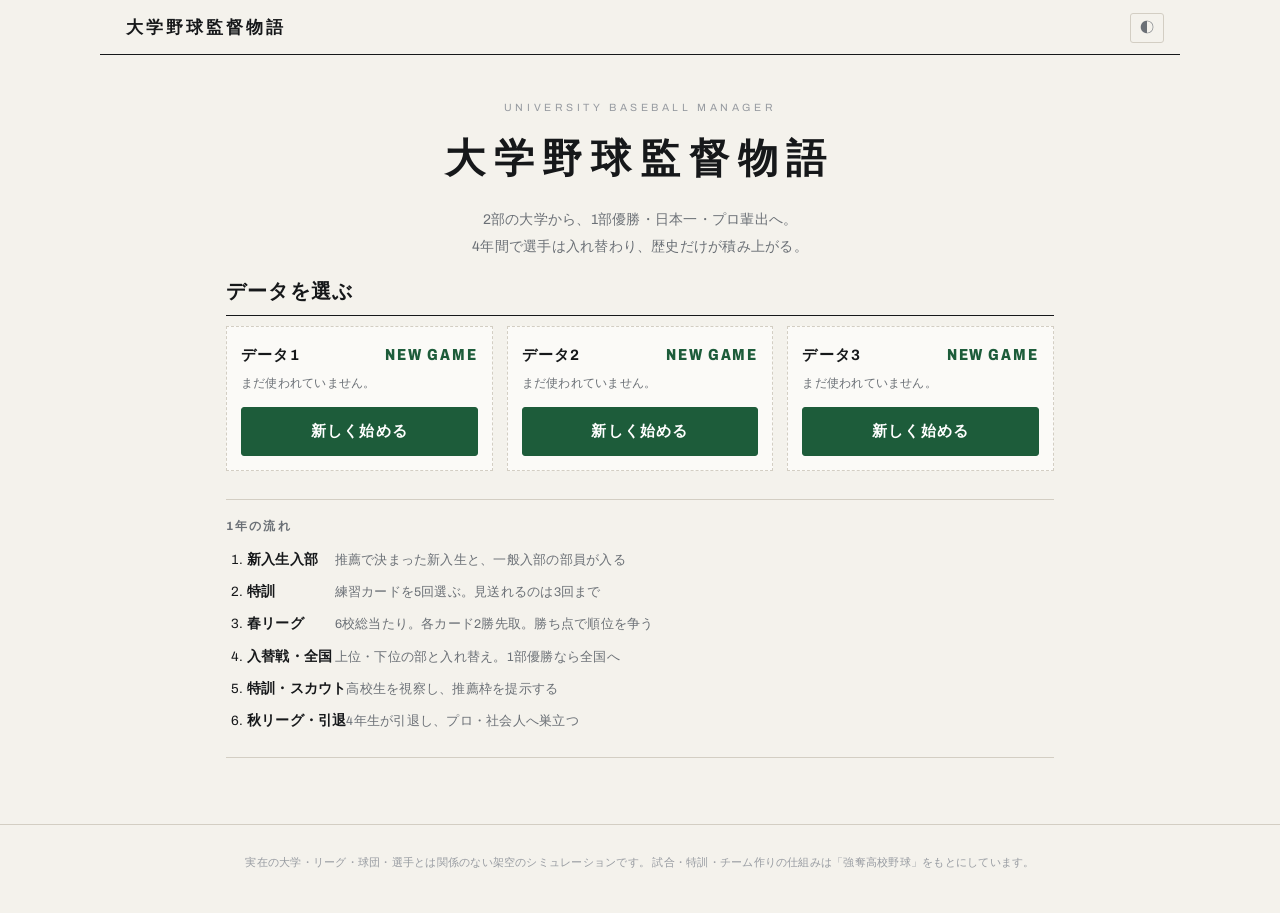
==== index.html @ 55226930 "画面：データ選択・状態バー・リーグ・入れ替え戦・全国大会・スカウト・不祥事・引退・新入生・サッカー部・プロ野球の画面を追加し、強奪高校野球の試合・特訓画面を再利用 Co-Authored-By: Cl" ====
<!DOCTYPE html>
<html lang="ja">
<head>
  <meta charset="UTF-8">
  <meta name="viewport" content="width=device-width, initial-scale=1.0, viewport-fit=cover">
  <title>大学野球監督物語</title>
  <meta name="description" content="架空の大学の野球部監督になり、2部から1部優勝・全国制覇・プロ輩出を目指す長期育成シミュレーション。">
  <script>
  (function () {
    try {
      var k = localStorage.getItem('cbbgame.theme');
      document.documentElement.dataset.theme =
        k || (window.matchMedia('(prefers-color-scheme: dark)').matches ? 'dark' : 'light');
    } catch (e) {}
  })();
  </script>
  <link rel="stylesheet" href="css/style.css">
  <link rel="stylesheet" href="css/college.css">
</head>
<body>

<header class="appbar">
  <button type="button" class="appbar__title" id="btn-home">大学野球監督物語</button>
  <button type="button" class="appbar__btn" id="btn-save" hidden>💾<span>セーブ</span></button>
  <button type="button" class="appbar__btn" id="btn-settings" hidden>⚙<span>設定</span></button>
  <button type="button" class="appbar__icon" id="theme-toggle" aria-label="配色を切り替える">◐</button>
</header>

<!-- いまどこにいて、何をしているか。ゲーム中は常に出す -->
<div class="statusbar" id="statusbar" hidden>
  <div class="statusbar__inner">
    <div class="statusbar__where" id="status-where"></div>
    <nav class="statusbar__nav" id="status-nav" aria-label="ゲーム内メニュー">
      <button type="button" class="navbtn is-on" data-nav="main">進行</button>
      <button type="button" class="navbtn" data-nav="team">チーム</button>
      <button type="button" class="navbtn" data-nav="league">リーグ</button>
      <button type="button" class="navbtn" data-nav="records">成績</button>
      <button type="button" class="navbtn" data-nav="history">年表</button>
    </nav>
  </div>
</div>

<main id="app">

  <!-- ============ データ選択 ============ -->
  <section class="screen is-active" id="screen-top">
    <div class="container">
      <header class="hero">
        <p class="hero__eyebrow">UNIVERSITY BASEBALL MANAGER</p>
        <h1 class="hero__title">大学野球監督物語</h1>
        <p class="hero__lead">2部の大学から、1部優勝・日本一・プロ輩出へ。<br>4年間で選手は入れ替わり、歴史だけが積み上がる。</p>
      </header>
      <h2 class="section-title">データを選ぶ</h2>
      <div id="slot-list" class="slots"></div>
      <div class="rules">
        <h2 class="rules__heading">1年の流れ</h2>
        <ol class="flow">
          <li><b>新入生入部</b><span>推薦で決まった新入生と、一般入部の部員が入る</span></li>
          <li><b>特訓</b><span>練習カードを5回選ぶ。見送れるのは3回まで</span></li>
          <li><b>春リーグ</b><span>6校総当たり。各カード2勝先取。勝ち点で順位を争う</span></li>
          <li><b>入替戦・全国</b><span>上位・下位の部と入れ替え。1部優勝なら全国へ</span></li>
          <li><b>特訓・スカウト</b><span>高校生を視察し、推薦枠を提示する</span></li>
          <li><b>秋リーグ・引退</b><span>4年生が引退し、プロ・社会人へ巣立つ</span></li>
        </ol>
      </div>
    </div>
  </section>

  <!-- ============ 汎用の画面（大学独自の画面はここに描く） ============ -->
  <section class="screen" id="screen-main">
    <div class="container" id="main-body"></div>
  </section>

  <!-- ============ データセット選択（チーム作り・新入生） ============ -->
  <section class="screen" id="screen-pick">
    <div class="container">
      <h2 class="section-title" id="pick-title">野手を選ぶ</h2>
      <p class="section-lead" id="pick-lead"></p>
      <div id="pick-list" class="setlist"></div>
    </div>
  </section>

  <!-- ============ チーム完成 ============ -->
  <section class="screen" id="screen-ready">
    <div class="container">
      <h2 class="section-title">チーム完成</h2>
      <div id="ready-body"></div>
      <div class="actions">
        <button type="button" class="btn" id="btn-ready-lineup">オーダー変更</button>
        <button type="button" class="btn btn--primary" id="btn-ready-next">特訓へ</button>
      </div>
    </div>
  </section>

  <!-- ============ 特訓期間のお知らせ ============ -->
  <section class="screen" id="screen-trainintro">
    <div class="container">
      <div class="nextup" id="trainintro-body"></div>
    </div>
  </section>

  <!-- ============ 特訓 ============ -->
  <section class="screen" id="screen-training">
    <div class="container">
      <h2 class="section-title">特訓</h2>
      <div class="train-meta">
        <span>選択 <b id="train-picks">0</b> / <b id="train-picks-max">5</b></span>
        <span>見送り <b id="train-passes">0</b> / <b id="train-passes-max">3</b></span>
      </div>
      <div id="train-card" class="card-slot"></div>
      <div class="actions">
        <button type="button" class="btn btn--primary" id="btn-train-take">選択</button>
        <button type="button" class="btn" id="btn-train-pass">見送る</button>
      </div>
    </div>
  </section>

  <section class="screen" id="screen-training-result">
    <div class="container">
      <h2 class="section-title">特訓の成果</h2>
      <div id="train-result"></div>
      <div class="actions">
        <button type="button" class="btn btn--primary btn--wide" id="btn-train-done">次へ</button>
      </div>
    </div>
  </section>

  <!-- ============ 試合開始前 ============ -->
  <section class="screen" id="screen-pregame">
    <div class="container">
      <h2 class="section-title" id="pregame-title"></h2>
      <div id="pregame-body"></div>
      <div class="actions">
        <button type="button" class="btn btn--primary" id="btn-play">試合開始</button>
        <button type="button" class="btn" id="btn-pregame-lineup">オーダー編集</button>
        <button type="button" class="btn" id="btn-auto">おまかせで試合（結果だけ見る）</button>
      </div>
    </div>
  </section>

  <!-- ============ 試合中（強奪高校野球と同じ） ============ -->
  <section class="screen" id="screen-game">
    <div class="container container--wide">
      <div id="game-scoreboard" class="scoreboard-wrap"></div>
      <div class="speedbar" id="game-speed" role="group" aria-label="試合の速さ">
        <button type="button" class="btn btn--time" id="btn-time" hidden>タイム</button>
        <span class="speedbar__label">速さ</span>
        <button type="button" class="speedbtn" data-sp="0">1打席</button>
        <button type="button" class="speedbtn is-on" data-sp="1">オート</button>
        <button type="button" class="speedbtn" data-sp="2">×2</button>
        <button type="button" class="speedbtn" data-sp="3">×3</button>
        <button type="button" class="skip" id="btn-skip">スキップ ▶</button>
      </div>
      <div id="game-stage" class="stage"></div>
      <p class="taphint" id="game-taphint" hidden>タップで次の打席へ</p>
      <div id="game-lineups" class="livelineups"></div>
    </div>
  </section>

  <!-- ============ 勝敗 ============ -->
  <section class="screen" id="screen-verdict">
    <div class="container">
      <div class="verdict" id="verdict-body"></div>
      <div class="actions">
        <button type="button" class="btn btn--primary btn--wide" id="btn-verdict-next">成長画面</button>
      </div>
    </div>
  </section>

  <!-- ============ 試合後の成長 ============ -->
  <section class="screen" id="screen-growth">
    <div class="container">
      <h2 class="section-title">試合後の成長</h2>
      <div id="growth-body"></div>
      <div class="actions">
        <button type="button" class="btn btn--primary btn--wide" id="btn-growth-next">試合結果へ</button>
      </div>
    </div>
  </section>

  <!-- ============ 試合結果 ============ -->
  <section class="screen" id="screen-result">
    <div class="container container--wide">
      <h2 class="section-title" id="result-title"></h2>
      <div id="result-body"></div>
      <div class="actions">
        <button type="button" class="btn btn--primary btn--wide" id="btn-result-next">次へ</button>
      </div>
    </div>
  </section>

</main>

<footer class="site-footer">
  <p class="footer-note">実在の大学・リーグ・球団・選手とは関係のない架空のシミュレーションです。
    試合・特訓・チーム作りの仕組みは「強奪高校野球」をもとにしています。</p>
</footer>

<!-- 選手の詳細やオーダー編集を出す場所 -->
<div class="modal" id="modal" hidden>
  <div class="modal__backdrop" data-close></div>
  <div class="modal__panel" role="dialog" aria-modal="true">
    <button type="button" class="modal__close" data-close aria-label="閉じる">×</button>
    <div class="modal__body" id="modal-body"></div>
  </div>
</div>

<!-- 重要な場面で一瞬挟む幕 -->
<div class="curtain" id="curtain" hidden><div class="curtain__inner"><span id="curtain-text"></span></div></div>

<script src="js/theme.js"></script>
<script src="js/engine/config.js"></script>
<script src="js/engine/rng.js"></script>
<script src="js/engine/names.js"></script>
<script src="js/engine/player.js"></script>
<script src="js/engine/team.js"></script>
<script src="js/engine/sim.js"></script>
<script src="js/engine/training.js"></script>
<script src="js/engine/growth.js"></script>
<script src="js/engine/persona.js"></script>
<script src="js/engine/universities.js"></script>
<script src="js/engine/league.js"></script>
<script src="js/engine/national.js"></script>
<script src="js/engine/records.js"></script>
<script src="js/engine/college.js"></script>
<script src="js/engine/scouting.js"></script>
<script src="js/engine/incidents.js"></script>
<script src="js/engine/soccer.js"></script>
<script src="js/engine/pro.js"></script>
<script src="js/engine/engine.js"></script>
<script src="js/engine/cloud.js"></script>
<script src="js/engine/storage.js"></script>
<script src="js/ui/ui.js"></script>
<script src="js/ui/screens.js"></script>
<script src="js/ui/game-screen.js"></script>
<script src="js/ui/college-screens.js"></script>
<script src="js/ui/soccer-screens.js"></script>
<script src="js/ui/pro-screens.js"></script>
<script src="js/ui/main.js"></script>
</body>
</html>
---- css/style.css ----
/* ==================================================
   高校野球  style.css

   ・スマートフォン優先。表が多いゲームなので、横に長い表は
     .tablewrap に入れて、そこだけ横スクロールさせる。
   ・組み方は部屋の他のページと同じで、新聞・雑誌の紙面に寄せている。
     影で浮かせたカードは使わず、罫線・余白・文字の大小で組む。
   ・色は :root の変数にまとめてある。明るい配色が基本で、
     右上のボタンから暗い配色にも切り替えられる（設定はページをまたいで残る）。
   ================================================== */

/* ---------- 欧文・数字（Archivo / SIL Open Font License 1.1）
     ライセンス本文は fonts/Archivo-OFL.txt。部屋の他のページと同じ1本。 ---------- */
@font-face {
  font-family: 'Archivo';
  src: url('../fonts/archivo-var.woff2') format('woff2');
  font-weight: 380 800;
  font-stretch: 70% 100%;
  font-style: normal;
  font-display: swap;
  unicode-range: U+0000-00FF, U+2013-2014, U+2018-2019, U+201C-201D,
                 U+2026, U+2032-2033, U+2212;
}

:root {
  --bg:        #f4f2ec;
  --bg-2:      #e8e5dc;
  --panel:     #fbfaf7;
  --ink:       #16181a;
  --ink-mute:  #6b7076;
  --ink-faint: #979ba1;
  --line:      #d3cec3;
  --line-soft: #e4e0d6;
  --accent:    #1d5c3a;   /* 芝の色。部屋の他のページより少し緑に寄せている */
  --accent-ink:#ffffff;
  --crimson:   #8f2233;   /* 全国大会の色 */
  --ok:        #2c6a45;
  --ng:        #a23127;
  --shadow:    0 12px 32px rgba(20, 18, 12, .14);
  --maxw:      860px;
  --maxw-wide: 1080px;

  /* 能力の評価の色。パワプロの並びに合わせてある。
     紙色の地の上でも読めるように、黄色と水色だけ少し濃くしてある */
  --r-s: #c8901a;   /* 金（Sだけ塗りつぶし） */
  --r-a: #d6188e;   /* ピンク */
  --r-b: #dc2222;   /* 赤 */
  --r-c: #e07b10;   /* オレンジ */
  --r-d: #c29400;   /* 黄 */
  --r-e: #2f9e4a;   /* 緑 */
  --r-f: #3fa3d0;   /* 薄い水色 */
  --r-g: #9aa0a6;   /* 灰 */
  --r-s-ink: #fffbe8;
}
:root[data-theme="dark"] {
  --bg:        #121316;
  --bg-2:      #0b0c0e;
  --panel:     #191b1e;
  --ink:       #e7e6e2;
  --ink-mute:  #9a9ea5;
  --ink-faint: #6d7278;
  --line:      #34373c;
  --line-soft: #24262a;
  --accent:    #6fb58a;
  --accent-ink:#0e1216;
  --crimson:   #de8090;
  --ok:        #7cc79a;
  --ng:        #e07a6d;
  --shadow:    0 12px 32px rgba(0, 0, 0, .5);

  --r-s: #e3b53f;
  --r-a: #f45bb5;
  --r-b: #f2564e;
  --r-c: #f5a33a;
  --r-d: #efd749;
  --r-e: #5fcb6e;
  --r-f: #7fd0ee;
  --r-g: #8b9197;
  --r-s-ink: #241a04;
}
@media (prefers-color-scheme: dark) {
  :root:not([data-theme="light"]) {
    --bg:        #121316;
    --bg-2:      #0b0c0e;
    --panel:     #191b1e;
    --ink:       #e7e6e2;
    --ink-mute:  #9a9ea5;
    --ink-faint: #6d7278;
    --line:      #34373c;
    --line-soft: #24262a;
    --accent:    #6fb58a;
    --accent-ink:#0e1216;
    --crimson:   #de8090;
    --ok:        #7cc79a;
    --ng:        #e07a6d;
    --shadow:    0 12px 32px rgba(0, 0, 0, .5);
    --r-s: #e3b53f;
    --r-a: #f45bb5;
    --r-b: #f2564e;
    --r-c: #f5a33a;
    --r-d: #efd749;
    --r-e: #5fcb6e;
    --r-f: #7fd0ee;
    --r-g: #8b9197;
    --r-s-ink: #241a04;
  }
}

* { box-sizing: border-box; }

body {
  margin: 0;
  background: var(--bg);
  color: var(--ink);
  font-family: 'Archivo', "Hiragino Sans", "Hiragino Kaku Gothic ProN",
               "Yu Gothic Medium", "Yu Gothic", "Noto Sans JP", Meiryo, sans-serif;
  font-size: 16px;
  line-height: 1.8;
  letter-spacing: .015em;
  -webkit-font-smoothing: antialiased;
}
body.is-modal { overflow: hidden; }

h1, h2, h3, h4 { font-feature-settings: "palt" 1; }
table, .stat__num, .result-score, .scoreboard { font-variant-numeric: tabular-nums; }

/* ===== ヘッダー ===== */
.appbar {
  display: flex; align-items: center; gap: 10px;
  max-width: var(--maxw-wide); margin: 0 auto;
  padding: 12px 16px 9px;
  border-bottom: 1.5px solid var(--ink);
}
.appbar__home {
  color: var(--ink-mute); text-decoration: none; font-size: 12px;
  letter-spacing: .08em; white-space: nowrap;
}
.appbar__title {
  flex: 1; text-align: left; margin-left: 4px;
  border: 0; background: none; color: inherit; cursor: pointer;
  font: inherit; font-size: 17px; font-weight: 800; letter-spacing: .18em;
}
.appbar__icon {
  flex: none; width: 34px; height: 30px;
  border: 1px solid var(--line); background: transparent;
  color: var(--ink-mute); border-radius: 3px; cursor: pointer; font-size: 14px;
}

/* 設定は歯車だけだと何のボタンか分かりづらいので、言葉も一緒に出す */
.appbar__btn {
  flex: none; display: inline-flex; align-items: center; gap: 4px;
  height: 30px; padding: 0 9px;
  border: 1px solid var(--line); background: transparent;
  color: var(--ink-mute); border-radius: 3px; cursor: pointer;
  font: inherit; font-size: 14px; line-height: 1;
}
.appbar__btn span { font-size: 12px; letter-spacing: .08em; }

/* ===== 画面 ===== */
#app { min-height: 50vh; }
.screen { display: none; }
.screen.is-active { display: block; animation: fade .22s ease both; }
@keyframes fade { from { opacity: 0; transform: translateY(4px); } to { opacity: 1; transform: none; } }

.container { max-width: var(--maxw); margin: 0 auto; padding: 18px 16px 40px; }
.container--wide { max-width: var(--maxw-wide); }

/* ===== 見出し・文章 ===== */
.section-title {
  margin: 4px 0 8px; font-size: 20px; font-weight: 800; letter-spacing: .06em;
  padding-bottom: 6px; border-bottom: 1.5px solid var(--ink);
}
.section-lead { margin: 0 0 16px; font-size: 13.5px; color: var(--ink-mute); line-height: 1.75; }
.sub {
  margin: 22px 0 8px; font-size: 13px; font-weight: 700;
  letter-spacing: .12em; color: var(--ink-mute);
  padding-bottom: 4px; border-bottom: 1px solid var(--line-soft);
}
.sub__note { margin-left: 8px; font-weight: 400; font-size: 11px; color: var(--ink-faint); letter-spacing: 0; }
.note { font-size: 13px; color: var(--ink-mute); }
.tiny { font-size: 11px; color: var(--ink-mute); letter-spacing: 0; }

/* ===== トップ ===== */
.hero { text-align: center; padding: 26px 0 8px; }
.hero__eyebrow { margin: 0; font-size: 10.5px; letter-spacing: .34em; color: var(--ink-faint); }
.hero__title { margin: 6px 0 12px; font-size: 40px; font-weight: 800; letter-spacing: .22em; }
.hero__lead { margin: 0; font-size: 14px; color: var(--ink-mute); line-height: 1.9; }
.hero__lead b { color: var(--ink); font-weight: 700; letter-spacing: .06em; }

.rules { margin: 26px 0; padding: 16px 0; border-top: 1px solid var(--line); border-bottom: 1px solid var(--line); }
.rules__heading { margin: 0 0 10px; font-size: 12px; letter-spacing: .18em; color: var(--ink-mute); }
.flow { margin: 0; padding-left: 1.3em; }
.flow li { margin-bottom: 8px; font-size: 13.5px; }
.flow b { display: inline-block; min-width: 6.5em; }
.flow span { color: var(--ink-mute); font-size: 12.5px; }
/* 狭い画面では見出しと説明を2行に分ける（途中で折り返すと読みにくい） */
@media (max-width: 520px) {
  .flow b { display: block; min-width: 0; }
  .flow span { display: block; }
}

/* ===== ボタン ===== */
.actions { display: flex; flex-wrap: wrap; gap: 10px; margin: 22px 0 6px; }
.actions--modal { margin-top: 16px; }
.btn {
  flex: 1 1 auto; min-height: 46px; padding: 10px 18px;
  border: 1.5px solid var(--ink); border-radius: 3px;
  background: var(--panel); color: var(--ink);
  font: inherit; font-size: 15px; font-weight: 700; letter-spacing: .08em;
  cursor: pointer; transition: background .12s, color .12s;
  /* すばやく連打したときにダブルタップのズームと誤認されて
     タップが取りこぼされることがあるので、ここでは単発タップだけを見る */
  touch-action: manipulation;
}
.btn:disabled { opacity: .38; cursor: not-allowed; }
.btn--primary { background: var(--accent); border-color: var(--accent); color: var(--accent-ink); }
.btn--wide { flex-basis: 100%; }
.btn--danger { border-color: var(--ng); color: var(--ng); }
.btn--small { min-height: 32px; padding: 4px 12px; font-size: 13px; }
.btn--tiny { min-height: 26px; padding: 1px 7px; font-size: 12px; font-weight: 600; flex: none; }
.linkbtn {
  border: 0; background: none; padding: 0; color: var(--accent);
  font: inherit; font-size: inherit; text-decoration: underline;
  text-underline-offset: 3px; cursor: pointer;
}

/* ===== 表 ===== */
.tablewrap { overflow-x: auto; -webkit-overflow-scrolling: touch; margin: 8px 0 4px; }
table { border-collapse: collapse; width: 100%; font-size: 12.5px; }
th, td { padding: 5px 6px; border-bottom: 1px solid var(--line-soft); white-space: nowrap; }
thead th {
  font-size: 10.5px; font-weight: 600; letter-spacing: .06em;
  color: var(--ink-mute); border-bottom: 1.5px solid var(--line); text-align: center;
}
td.c, th.c { text-align: center; }
td.nm, th.nm { text-align: left; min-width: 5.6em; }
/* 細い画面では余白を詰める。詰めないと打撃成績の右はし（盗塁・通算打率）が
   画面の外に出てしまい、横に送らないと読めなくなる */
@media (max-width: 439px) {
  .box th, .box td { padding: 5px 3px; }
  .box td.nm, .box th.nm { min-width: 4.6em; }
}
@media (max-width: 379px) {
  .box th, .box td { padding: 5px 1px; font-size: 11.5px; }
  .box thead th { font-size: 10px; }
  .box td.nm, .box th.nm { min-width: 4.2em; }
}
td.hl { font-weight: 700; }
.roster tbody tr, .box tbody tr, .lineup tbody tr { cursor: pointer; }
.ord { color: var(--ink-faint); font-size: 11px; }
.hand { font-size: 10.5px; color: var(--ink-mute); }
/* 変化球の欄。行の高さが揃うように1行に収め、はみ出すぶんは
   表ごと横にスクロールさせる（球種の数で行の高さが変わらない） */
.t-break { font-size: 11px; white-space: nowrap; }
.t-break .luball { display: inline-block; margin: 0 2px 0 0; vertical-align: middle; }
.luball--more { color: var(--ink-faint); border-style: dashed; }
.roster td, .roster th { vertical-align: middle; }
/* 狭い画面では少しでも多く収まるように詰める */
@media (max-width: 540px) {
  .roster th, .roster td { padding: 5px 4px; }
  .roster .hand { font-size: 10px; }
  .roster .luball { font-size: 10px; padding: 0 2px; }
}
.g1 { color: var(--ink-faint); }
.g3 { font-weight: 700; }
.awake-dot { font-style: normal; color: var(--crimson); font-size: 9px; margin-left: 3px; vertical-align: 2px; }

/* 能力の評価（S〜G）。どれも文字の色だけで見分ける */
.rank, .stat__rank {
  display: inline-block; min-width: 1.15em; text-align: center;
  font-weight: 800; font-size: 12.5px; letter-spacing: 0;
}
.rank-S, .stat__rank.rank-S { color: var(--r-s); }

/* 守備適性の文字は色を付けない（能力の評価と見分けるため） */
.apt-letter {
  display: inline-block; min-width: 1.15em; text-align: center;
  font-weight: 700; font-size: 12px; color: var(--ink);
}
.rank + .rank { margin-left: 3px; }
.rank-A, .stat__rank.rank-A { color: var(--r-a); }
.rank-B, .stat__rank.rank-B { color: var(--r-b); }
.rank-C, .stat__rank.rank-C { color: var(--r-c); }
.rank-D, .stat__rank.rank-D { color: var(--r-d); }
.rank-E, .stat__rank.rank-E { color: var(--r-e); }
.rank-F, .stat__rank.rank-F { color: var(--r-f); }
.rank-G, .stat__rank.rank-G { color: var(--r-g); }

/* ===== データセット ===== */
.setlist { display: flex; flex-direction: column; gap: 26px; }
.dataset { border: 1px solid var(--line); border-radius: 4px; background: var(--panel); padding: 12px 12px 6px; }
.dataset__head { display: flex; flex-wrap: wrap; align-items: baseline; gap: 6px 12px; }
.dataset__no { margin: 0; font-size: 15px; font-weight: 800; letter-spacing: .1em; }
.dataset__meta { margin: 0; flex: 1 1 100%; font-size: 11.5px; color: var(--ink-mute); }
.dataset__best { color: var(--ink); }
.dataset__pick { flex: 0 0 auto; min-height: 38px; font-size: 13.5px; }

/* ===== オーダー ===== */
.lineupcard { border: 1px solid var(--line); border-radius: 4px; padding: 10px 12px; background: var(--panel); }
.lineupcard__title { margin: 0 0 4px; font-size: 14px; font-weight: 800; letter-spacing: .08em; }
.lineupcard__p { margin: 6px 0 2px; font-size: 11.5px; color: var(--ink-mute); white-space: normal; line-height: 1.6; }

/* 打順表の見出し。数字の列が何なのかは、書いておかないと分からない */
.lineup thead th {
  font-size: 9.5px; font-weight: 700; letter-spacing: .04em;
  color: var(--ink-faint); white-space: nowrap;
  padding: 0 3px 3px; border-bottom: 1px solid var(--line-soft); text-align: center;
}
.lineup thead th.nm { text-align: left; }

/* 先発を選ぶ列 */
.spick { margin-top: 10px; border-top: 1px solid var(--line-soft); padding-top: 8px; }
.spick__head { font-size: 10.5px; font-weight: 700; letter-spacing: .14em; color: var(--ink-mute); margin-bottom: 6px; }
.spick__list { display: flex; flex-direction: column; gap: 4px; }
.spick__item {
  display: grid; grid-template-columns: 1fr auto; align-items: baseline;
  gap: 1px 8px; width: 100%; text-align: left;
  border: 1px solid var(--line); border-radius: 4px; background: transparent;
  padding: 5px 8px; cursor: pointer; font: inherit; color: inherit;
}
.spick__item.is-on { border-color: var(--accent); border-width: 1.5px; background: var(--bg-2); }
.spick__nm { font-size: 12.5px; font-weight: 700; }
.spick__item.is-on .spick__nm::after {
  content: '先発'; margin-left: 6px; font-size: 9.5px; font-weight: 700;
  letter-spacing: .1em; color: var(--accent);
}
.spick__meta { grid-column: 1 / -1; font-size: 10.5px; color: var(--ink-mute); }
.spick__balls { grid-column: 1 / -1; display: flex; flex-wrap: wrap; gap: 3px; margin-top: 2px; }

/* 変化球の札（名前＋切れ味） */
.pball {
  display: inline-flex; align-items: baseline; gap: 2px;
  border: 1px solid var(--line); border-radius: 3px; padding: 0 4px;
  font-size: 10px; color: var(--ink-mute); white-space: nowrap;
}
.pball b { font-size: 11px; color: var(--ink); font-variant-numeric: tabular-nums; }

/* スタメンの下に出す先発の一行 */
.spmeta { display: block; margin-top: 2px; }
.spballs { display: flex; flex-wrap: wrap; gap: 3px; margin-top: 3px; }
.spfat { color: var(--ink-faint); }
.spfat.is-tired { color: var(--ng); font-weight: 700; }
.spick__fat { grid-column: 2; font-size: 10.5px; color: var(--ink-faint); white-space: nowrap; }
.spick__fat.is-tired { color: var(--ng); font-weight: 700; }
.twocol { display: grid; gap: 14px; }
@media (min-width: 720px) { .twocol { grid-template-columns: 1fr 1fr; } }
.vs i { font-style: normal; margin: 0 8px; color: var(--ink-faint); }

/* ===== 特訓 ===== */
.train-meta { display: flex; gap: 18px; font-size: 12px; color: var(--ink-mute); margin-bottom: 10px; }
.train-meta b { color: var(--ink); font-size: 14px; }
.card-slot { min-height: 190px; }
.traincard {
  border: 1.5px solid var(--ink); border-radius: 5px; background: var(--panel);
  padding: 16px 16px 10px; animation: cardin .3s cubic-bezier(.2,.9,.3,1) both;
}
@keyframes cardin { from { opacity: 0; transform: translateY(10px) scale(.985); } to { opacity: 1; transform: none; } }
/* 効き目の段階で枠の色が変わる。猛特訓はひと目で分かるように */
.traincard--l { border-color: var(--accent); }
.traincard--xl { border-width: 2.5px; border-color: var(--crimson); box-shadow: 0 0 0 4px color-mix(in srgb, var(--crimson) 12%, transparent); }
.traincard__kind {
  margin: 0 0 10px; font-size: 12px; letter-spacing: .18em; color: var(--ink-mute);
  display: flex; align-items: center; gap: 8px; flex-wrap: wrap;
}
.traincard__n { font-size: 11px; letter-spacing: .06em; color: var(--ink-faint); }
.traincard__tier {
  font-size: 11px; font-weight: 800; letter-spacing: .12em;
  border: 1px solid currentColor; border-radius: 999px; padding: 1px 8px;
  color: var(--accent);
}
.traincard--xl .traincard__tier { color: var(--crimson); background: color-mix(in srgb, var(--crimson) 10%, transparent); }
.traincard--xl .traincard__kind { color: var(--crimson); }

/* 主将の印。選手の詳細に出す */
.capmark {
  font-size: 10.5px; font-weight: 800; letter-spacing: .1em;
  border: 1px solid currentColor; border-radius: 3px; padding: 0 5px;
  color: var(--accent);
}

/* キャプテンの欄 */
.capbox {
  display: flex; align-items: center; gap: 10px; flex-wrap: wrap;
  margin: 12px 0; padding: 9px 12px;
  border: 1px solid var(--line); border-radius: 4px; background: var(--panel);
}
.capbox.is-empty { border-color: var(--ng); background: color-mix(in srgb, var(--ng) 7%, transparent); }
.capbox__label { font-size: 10.5px; font-weight: 700; letter-spacing: .18em; color: var(--ink-mute); }
/* 文字がつぶれないよう最低幅を持たせ、入らなければボタンを次の行へ送る */
.capbox__name { flex: 1 1 9em; min-width: 0; font-size: 14px; }
.capbox__name b { font-weight: 800; }
.capbox__name span { display: block; font-size: 11px; color: var(--ink-mute); }
.capbox__none { flex: 1 1 9em; font-size: 12.5px; color: var(--ng); }
.capbox .btn { flex: 0 0 auto; margin-left: auto; }
.capwarn {
  margin: 10px 0 0; text-align: center; font-size: 12.5px;
  letter-spacing: .06em; color: var(--ng); font-weight: 700;
}
/* キャプテンを選ぶ一覧は少し詰めて、多くの部員が一度に見えるようにする */
.capsel { max-height: 58vh; overflow-y: auto; }

/* 「複数」の札。猛特訓とは別に引いているので、並べて出す */
.traincard__multi {
  font-size: 11px; font-weight: 800; letter-spacing: .12em;
  border: 1px solid currentColor; border-radius: 999px; padding: 1px 8px;
  color: var(--r-s); background: color-mix(in srgb, var(--r-s) 12%, transparent);
}
/* 「複数」と「猛特訓」が重なったときだけ、枠ごと目立たせる */
.traincard.is-multi.traincard--xl {
  border-color: var(--r-s); box-shadow: 0 0 0 2px color-mix(in srgb, var(--r-s) 30%, transparent);
}
.traincard__list { list-style: none; margin: 0; padding: 0; }
.cardline {
  display: grid; grid-template-columns: 1fr auto auto; gap: 2px 10px;
  align-items: baseline; padding: 8px 0; border-top: 1px solid var(--line-soft);
}
/* 特訓カードの1人ぶん。能力をひと通り並べ、上がるものだけ目立たせる */
.tcard { padding: 8px 0; border-top: 1px solid var(--line-soft); }
.tcard:first-child { border-top: 0; }
.tcard__head { display: flex; flex-wrap: wrap; align-items: baseline; gap: 2px 8px; }
.tcard__head b { font-size: 14.5px; }
.tcard__head span { font-size: 11px; color: var(--ink-faint); }
.tcard__up {
  margin-left: auto; font-style: normal; font-size: 14px; font-weight: 800; color: var(--accent);
  white-space: nowrap;
}
.traincard--xl .tcard__up { color: var(--crimson); }
.tcard__stats { display: flex; flex-wrap: wrap; gap: 2px 8px; margin-top: 3px; }
.ts { font-size: 11px; color: var(--ink-mute); white-space: nowrap; }
.ts i { font-style: normal; margin-right: 2px; }
.ts em { font-style: normal; color: var(--ink-faint); margin: 0 1px; }
.ts.is-up {
  color: var(--ink); font-weight: 700;
  background: color-mix(in srgb, var(--accent) 12%, transparent);
  border-radius: 3px; padding: 0 4px;
}
.traincard--xl .ts.is-up { background: color-mix(in srgb, var(--crimson) 14%, transparent); }
.cardline:first-child { border-top: 0; }
.cardline__name { font-size: 15px; font-weight: 700; }
.cardline__name i { font-style: normal; font-size: 11px; color: var(--ink-faint); margin-left: 6px; }
.cardline__stat { font-size: 13px; color: var(--ink-mute); }
.cardline__up { font-size: 17px; font-weight: 800; color: var(--accent); }
.cardline__now { grid-column: 1 / -1; font-size: 11.5px; color: var(--ink-faint); }
/* いまの能力。特訓で誰を伸ばすか決める材料なので、カードに出しておく */
.cardline__abil {
  grid-column: 1 / -1; font-size: 11px; line-height: 1.7; color: var(--ink-mute);
  padding-top: 2px; border-top: 1px dotted var(--line-soft); white-space: normal;
}
.cardline__abil .rank { font-size: 11.5px; margin: 0 1px 0 2px; }
/* 対象が多いカードは1人1行に詰める */
.cardline--tight { padding: 4px 0; grid-template-columns: 1fr auto auto; }
.cardline--tight .cardline__name { font-size: 13.5px; }
.cardline--tight .cardline__up { font-size: 15px; }
.cardline--tight .cardline__now { font-size: 11px; }
/* 評価の横に出す素の数字 */
.rankval { font-weight: 600; font-size: 11.5px; color: var(--ink); margin-left: 1px; }
td.role { font-size: 11px; color: var(--ink-mute); }
.roster td.c .rankval { font-size: 11px; color: var(--ink-mute); }
/* 引き抜かれた選手のお知らせ（オフシーズン画面の頭） */
.taken { margin: 0 0 22px; padding: 12px 14px; border: 1.5px solid var(--ng); border-radius: 4px; background: var(--panel); }
.taken__title { margin: 0 0 4px; font-size: 12px; letter-spacing: .2em; color: var(--ng); }
.taken__lead { margin: 0 0 12px; font-size: 14px; }
.taken__lead b { font-size: 17px; }

.growth td.up b { color: var(--accent); }
.growth td.up i { font-style: normal; color: var(--ink-faint); font-size: 11px; }

/* ===== 開幕 ===== */
.opening { text-align: center; padding: 40px 0 20px; }
.opening__eyebrow { margin: 0; font-size: 11px; letter-spacing: .3em; color: var(--ink-faint); }
.opening__title { margin: 10px 0 14px; font-size: 30px; font-weight: 800; letter-spacing: .18em; }
.opening__lead { margin: 0; font-size: 13.5px; color: var(--ink-mute); }

/* 開幕前に挟む幕 */
.curtain {
  position: fixed; inset: 0; z-index: 90;
  display: grid; place-items: center;
  background: var(--accent); color: var(--accent-ink);
  opacity: 0; transition: opacity .32s ease;
}
/* hidden のときは display:grid が勝ってしまうので、明示的に消す
   （消さないと透明な幕がボタンの上に残り、押せなくなる） */
.curtain[hidden] { display: none; }
.curtain.is-in { opacity: 1; }
.curtain.is-out { opacity: 0; }
.curtain__inner { text-align: center; transform: translateY(8px); transition: transform .5s cubic-bezier(.2,.9,.3,1); }
.curtain.is-in .curtain__inner { transform: none; }
.curtain b { display: block; font-size: 30px; font-weight: 800; letter-spacing: .3em; }
.curtain span { display: block; margin-top: 8px; font-size: 13px; letter-spacing: .5em; opacity: .85; }

/* ===== スコアボード ===== */
.scoreboard { width: auto; min-width: 100%; }
.scoreboard th, .scoreboard td {
  border: 1px solid var(--line); padding: 1px 5px; text-align: center; font-size: 12px; line-height: 1.5;
}
.scoreboard .sb-team { text-align: left; font-weight: 700; min-width: 5.6em; background: var(--bg-2); }
.scoreboard .sb-tot { font-weight: 800; background: var(--bg-2); }
.scoreboard thead .is-now { background: var(--accent); color: var(--accent-ink); }

/* ===== 試合中 ===== */
/* 速さの切り替え。1打席ずつを選ぶと、タップするまで止まる */
.speedbar { display: flex; align-items: center; gap: 4px; margin: 6px 0 0; flex-wrap: wrap; }
/* スキップは速さの並びの右はし。行を1つ増やさずに済む */
.speedbar .skip { margin-left: auto; }
.speedbar__label { font-size: 10.5px; letter-spacing: .12em; color: var(--ink-faint); margin-right: 4px; }
/* 細い画面では「速さ」の文字を落とす。これが無いとスキップが
   下の行に落ちてしまい、そのぶんオーダーが画面から押し出される */
@media (max-width: 439px) { .speedbar__label { display: none; } }
.speedbtn {
  border: 1px solid var(--line); border-radius: 999px; background: transparent;
  color: var(--ink-mute); font: inherit; font-size: 11.5px; letter-spacing: .04em;
  padding: 3px 8px; cursor: pointer;
  touch-action: manipulation;
}
.speedbtn.is-on { background: var(--accent); border-color: var(--accent); color: var(--accent-ink); font-weight: 700; }
.taphint {
  margin: -6px 0 10px; text-align: center; font-size: 11.5px; letter-spacing: .1em;
  color: var(--accent); cursor: pointer; animation: blink 1.6s ease-in-out infinite;
  touch-action: manipulation;
}
.taphint[hidden] { display: none; }
@keyframes blink { 50% { opacity: .35; } }
@media (prefers-reduced-motion: reduce) { .taphint { animation: none; } }
.stage.is-tappable { cursor: pointer; border-color: var(--accent); }

.stage {
  display: grid; grid-template-columns: 1fr auto; gap: 10px; align-items: center;
  margin: 4px 0; padding: 5px 9px;
  border: 1px solid var(--line); border-radius: 5px; background: var(--panel);
  min-height: 64px;
  /* 1打席ずつのときにタップで進めるが、連打がダブルタップズームと
     誤認されるとタップが1回分消えてしまうので、単発タップだけを見る */
  touch-action: manipulation;
}
.stage__half, .stage__sub, .stage__end { font-size: 16px; font-weight: 700; letter-spacing: .1em; }
.stage__sub, .stage__end { color: var(--ink-mute); }
.stage__play { animation: pop .26s cubic-bezier(.2,.9,.3,1) both; }
@keyframes pop { from { opacity: 0; transform: translateX(-8px); } to { opacity: 1; transform: none; } }
.stage__meta { display: block; font-size: 11.5px; color: var(--ink-mute); letter-spacing: .06em; }
/* 何を投げたか。打席結果のすぐ上に小さく */
.stage__ball { display: block; font-size: 11px; color: var(--ink-faint); letter-spacing: .04em; }
.stage__ball b { font-weight: 700; color: var(--ink-mute); }
.stage__text { display: block; font-size: 21px; font-weight: 800; letter-spacing: .08em; line-height: 1.3; }
.stage__play.is-good .stage__text { color: var(--accent); }
.stage__play.is-bad .stage__text { color: var(--ink-mute); }
.stage__play.is-hr .stage__text { color: var(--crimson); animation: flash .5s ease 2; }
@keyframes flash { 50% { opacity: .45; } }
.stage__runs { display: inline-block; margin-left: 10px; font-size: 16px; color: var(--crimson); }

/* グラウンドの絵。打球が飛んでいくのが見える */
.fieldview { text-align: center; }
.fieldview svg { width: 60px; height: 52px; overflow: visible; }
@media (max-width: 399px) { .fieldview svg { width: 52px; height: 45px; } }
@media (min-width: 720px) { .fieldview svg { width: 92px; height: 79px; } }
.fv-grass { fill: color-mix(in srgb, var(--accent) 10%, transparent); stroke: none; }
.fv-fence { fill: none; stroke: var(--line); stroke-width: 2; }
.fv-inf { fill: color-mix(in srgb, var(--accent) 16%, transparent); stroke: var(--line); stroke-width: 1.4; }
.fv-base { fill: var(--bg); stroke: var(--line); stroke-width: 1.6; }
.fv-base.is-on { fill: var(--accent); stroke: var(--accent); }
.fv-home { fill: var(--ink-faint); }
/* 打球。本塁から落ちどころまで飛ぶ */
/* 打球。本塁から飛んでいくのが分かるように、
   ①本塁に打点の印を出し ②そこから軌跡の線を伸ばし ③線の上をボールが走る */
.ballfrom {
  fill: none; stroke: var(--accent); stroke-width: 1.6;
  animation: hit .78s ease-out both;
}
.ballfrom.is-hr { stroke: var(--crimson); animation-duration: .95s; }
@keyframes hit {
  from { opacity: .95; transform: scale(.4); transform-origin: 100px 152px; }
  to   { opacity: 0;   transform: scale(2.6); transform-origin: 100px 152px; }
}
.balltrail {
  stroke: var(--accent); stroke-width: 1.5; stroke-linecap: round; opacity: .5;
  stroke-dasharray: var(--len); stroke-dashoffset: var(--len);
  animation: trail .78s cubic-bezier(.25,.75,.4,1) both;
}
.balltrail.is-hr { stroke: var(--crimson); opacity: .6; animation-duration: .95s; }
@keyframes trail { to { stroke-dashoffset: 0; } }
.ball {
  fill: var(--ink); stroke: var(--bg); stroke-width: 1.4;
  animation: fly .78s cubic-bezier(.25,.75,.4,1) both;
}
.ball.is-hr { fill: var(--crimson); animation-duration: .95s; }
@keyframes fly {
  from { transform: translate(0, 0) scale(.62); }
  to   { transform: translate(calc(var(--dx) * 1px), calc(var(--dy) * 1px)) scale(1); }
}
@media (prefers-reduced-motion: reduce) {
  .ball { animation: none; transform: translate(calc(var(--dx) * 1px), calc(var(--dy) * 1px)); }
  .balltrail { animation: none; stroke-dashoffset: 0; }
  .ballfrom { animation: none; opacity: 0; }
}
.outs { display: flex; gap: 4px; align-items: center; justify-content: center; margin-top: 2px; }
.outs .out { width: 9px; height: 9px; border-radius: 50%; border: 1.5px solid var(--line); display: inline-block; }
.outs .out.is-on { background: var(--ng); border-color: var(--ng); }
.outs span { font-size: 9px; letter-spacing: .12em; color: var(--ink-faint); margin-left: 3px; }

.livelineups { display: grid; grid-template-columns: 1fr 1fr; gap: 6px; }
@media (min-width: 720px) { .livelineups { gap: 12px; } }
.ll { border: 1px solid var(--line-soft); border-radius: 4px; padding: 4px 5px; min-width: 0; }
@media (min-width: 720px) { .ll { padding: 5px 8px; } }
.ll.is-batting { border-color: var(--accent); }
.ll__title { margin: 0 0 2px; font-size: 13px; font-weight: 800; letter-spacing: .06em; }
.ll__title i { font-style: normal; margin-left: 8px; font-size: 10.5px; font-weight: 400; color: var(--ink-faint); letter-spacing: .1em; }
.ll.is-batting .ll__title i { color: var(--accent); }
.ll__list { list-style: none; margin: 0; padding: 0; }
.ll__item {
  display: flex; flex-wrap: wrap; align-items: baseline; gap: 0 4px;
  padding: 1px 3px; font-size: 11.5px; line-height: 1.25;
  border-radius: 2px; cursor: pointer; min-width: 0;
}
@media (min-width: 720px) { .ll__item { font-size: 12.5px; gap: 0 6px; padding: 1px 4px; } }
.ll__name { flex: 0 1 auto; min-width: 0; overflow: hidden; text-overflow: ellipsis; white-space: nowrap; }
/* 打席結果はその試合ぶん全部。名前・能力の下に、行を分けて並べる
   （名前 → 能力 → 打席結果の順に読めるようにするため） */
.ll__res {
  flex: 1 0 100%; display: flex; flex-wrap: wrap; justify-content: flex-start;
  gap: 1px 3px; margin-top: 0;
}
/* まだ打席が回っていない選手は、結果の行ぶんの余白も出さない */
.ll__res:empty { display: none; }
.ll__r {
  font-style: normal; font-size: 9px; line-height: 1.2; color: var(--ink-mute);
  border: 1px solid var(--line-soft); border-radius: 2px; padding: 0 2px; white-space: nowrap;
}
.ll__item.is-now .ll__r { color: inherit; border-color: currentColor; opacity: .85; }
.ll__r.is-last { font-weight: 700; }
.ll__item.is-now { background: var(--accent); color: var(--accent-ink); font-weight: 700; }
.ll__no, .ll__pos { color: var(--ink-faint); font-size: 10.5px; flex: none; }
/* 名前のすぐ下に、打つほうの能力だけ小さく。行を丸ごと折り返して下に置く */
.ll__ab {
  flex: 1 0 100%; font-size: 9px; line-height: 1.25; letter-spacing: 0;
  color: var(--ink-faint); white-space: nowrap;
}
.ll__ab b { font-weight: 700; font-style: normal; }
.ll__item.is-now .ll__ab { color: inherit; opacity: .9; }
.ll__item.is-now .ll__ab b { color: inherit; }
@media (min-width: 720px) { .ll__ab { font-size: 10px; } }
/* 細い画面では、行間と余白をひと詰めする（投手の能力を足したぶん） */
@media (max-width: 439px) {
  .ll__item { line-height: 1.2; }
  .ll { padding: 3px 5px; }
}
/* いちばん細い画面だけ、もう一段詰める。
   投手の能力と変化球を足したぶん、終盤に画面からはみ出すため */
@media (max-width: 379px) {
  .ll__ab { font-size: 8.5px; line-height: 1.15; }
  .ll__ball { line-height: 1.1; }
  .ll__stanum { font-size: 8.5px; line-height: 1.2; }
  .ll__r { font-size: 8.5px; }
  .ll__ball { font-size: 8.5px; }
  .ll__p { padding-top: 2px; }
  .ll__item { line-height: 1.2; }
  .ll { padding: 3px 4px; }
  .scoreboard th, .scoreboard td { font-size: 11.5px; }
  .fieldview svg { width: 46px; height: 40px; }
  .stage { min-height: 50px; margin: 3px 0; padding: 4px 8px; }
}
.ll__item.is-now .ll__no, .ll__item.is-now .ll__pos { color: inherit; opacity: .8; }
/* 投手の欄。名前・能力・変化球を、打者の行と同じ3段にそろえる */
.ll__p {
  margin: 2px 0 0; padding-top: 2px; font-size: 11px; color: var(--ink-mute);
  border-top: 1px solid var(--line-soft);
}
.ll__pname { display: block; line-height: 1.25; }
/* 投手の名前は押せる。打者の行と同じで、押すと選手の詳細が開く */
.ll__p .llpit { font-size: 11px; }
.ll__p .ll__ab { display: block; }
/* 投手の余力。受けた打者が増えるほど減り、
   色が変わったところから球威と制球が落ちていく */
/* 余力は「余力◯% ▮▮▮▮」の1行。行を増やすと打順が画面から出てしまう */
.ll__sta { display: flex; align-items: center; gap: 4px; margin-top: 1px; }
.ll__bar {
  flex: 1 1 auto; min-width: 24px; height: 4px; border-radius: 2px;
  background: var(--bg-2); border: 1px solid var(--line-soft); overflow: hidden;
}
.ll__bar b { display: block; height: 100%; background: var(--accent); }
.ll__sta.is-mid .ll__bar b { background: var(--r-d); }
.ll__sta.is-low .ll__bar b { background: var(--crimson); }
.ll__stanum { flex: none; font-size: 9px; line-height: 1.4; color: var(--ink-faint); white-space: nowrap; }
.ll__sta.is-mid .ll__stanum { color: var(--r-d); }
.ll__sta.is-low .ll__stanum { color: var(--crimson); }
.ll__balls { display: flex; flex-wrap: wrap; gap: 1px 3px; margin-top: 1px; }
.ll__ball {
  font-style: normal; font-size: 9px; line-height: 1.2; color: var(--ink-mute);
  border: 1px solid var(--line-soft); border-radius: 2px; padding: 0 2px; white-space: nowrap;
}
.ll__ball b { font-weight: 700; color: var(--ink); margin-left: 1px; }
/* 学年は名前のすぐ右に小さく */
.ll__gr { flex: none; font-size: 9px; color: var(--ink-faint); margin-left: 2px; }
.ll__item.is-now .ll__gr { color: inherit; opacity: .85; }
.ll__title { font-size: 12px; }
@media (min-width: 720px) { .ll__title { font-size: 13px; } }

/* スキップ。速さの並びの右はしに置く */
.skip {
  flex: none; padding: 3px 9px;
  border: 1px solid var(--line); border-radius: 999px;
  background: transparent; color: var(--ink-mute);
  font: inherit; font-size: 11.5px; letter-spacing: 0; cursor: pointer;
}
@media (max-width: 399px) { .skip { padding: 3px 7px; } .speedbtn { padding: 3px 6px; } }
.skip[hidden] { display: none; }

/* タイムは速さの並びの左はし。行を1つ増やさないための置き場所。
   ここが1行でも増えると、スコアとオーダーを同時に見られなくなる */
.btn--time {
  flex: none; min-height: 0; min-width: 0;
  padding: 3px 9px; border-radius: 999px; border-width: 1px;
  font-size: 11.5px; letter-spacing: .06em;
  border-color: var(--accent); color: var(--accent); font-weight: 700;
}
.btn--time[hidden] { display: none; }

/* タイムのふきだし */
.time__where { margin: 0 0 8px; font-size: 11.5px; letter-spacing: .1em; color: var(--ink-mute); }
.time__now {
  margin: 0 0 12px; padding: 8px 10px; border: 1px solid var(--line-soft);
  border-radius: 4px; background: var(--bg-2); font-size: 12.5px; line-height: 1.9;
}
.time__menu { display: flex; flex-direction: column; gap: 6px; }
.time__empty { margin: 12px 0; font-size: 12.5px; color: var(--ink-mute); }

/* ===== 結果 ===== */
.result-score {
  margin: 6px 0 14px; font-size: 19px; font-weight: 700; letter-spacing: .04em;
  padding: 10px 12px; border-left: 4px solid var(--line); background: var(--panel);
}
.result-score b { font-size: 26px; font-weight: 800; margin: 0 4px; }
.result-score i { font-style: normal; font-size: 12px; color: var(--ink-mute); margin-left: 6px; }
.result-score.is-win { border-left-color: var(--accent); }
.result-score.is-lose { border-left-color: var(--ng); }

.awakebox { margin: 14px 0; padding: 10px 14px; border: 1.5px solid var(--crimson); border-radius: 4px; }
.awakebox__title { margin: 0 0 4px; font-size: 12px; letter-spacing: .2em; color: var(--crimson); }
.awakebox__line { margin: 2px 0; font-size: 13.5px; }
.growthbox { margin: 12px 0; border: 1px solid var(--line-soft); border-radius: 4px; padding: 6px 12px; }
.growthbox summary { cursor: pointer; font-size: 12.5px; color: var(--ink-mute); }
.growthlist { list-style: none; margin: 8px 0 4px; padding: 0; }
.growthlist li { display: flex; gap: 12px; font-size: 12.5px; padding: 2px 0; border-bottom: 1px solid var(--line-soft); }
.growthlist span { color: var(--ink-mute); }
.rosterbox { margin: 16px 0; border: 1px solid var(--line-soft); border-radius: 4px; padding: 6px 12px 12px; }
.rosterbox summary { cursor: pointer; font-size: 12.5px; color: var(--ink-mute); }
.tourstat p { margin: 4px 0; font-size: 13px; }
.tourstat b { font-size: 17px; }

/* ===== オーダー編集 =====
   野手13人をひとつづきの並びで出す。取っ手をつまむと行が指について動く。
   取っ手だけ touch-action を切ってあるので、ほかの場所では今までどおり
   画面をスクロールできる。 */
.lineup-hint { margin: 0 0 10px; font-size: 12px; line-height: 1.7; }
/* 打線と投手はタブで切り替える（1画面に両方は出さない） */
.lutabs { display: flex; gap: 6px; margin: 4px 0 10px; }
.lutab {
  flex: 1; border: 1.5px solid var(--line); border-radius: 4px; background: transparent;
  color: var(--ink-mute); font: inherit; font-size: 14px; font-weight: 700; letter-spacing: .1em;
  padding: 8px 0; cursor: pointer;
}
.lutab.is-on { background: var(--accent); border-color: var(--accent); color: var(--accent-ink); }
.lulist { list-style: none; margin: 0 0 4px; padding: 0; }
.lurow {
  display: grid;
  grid-template-columns: 38px 2.4em 3.4em minmax(6em, 1fr) auto;
  grid-template-areas:
    "grip no pos main arrow"
    "grip stats stats stats stats"
    "grip apts apts apts apts";
  align-items: center; gap: 1px 6px;
  padding: 5px 4px 5px 0; border-bottom: 1px solid var(--line-soft);
  background: var(--bg);
}
@media (min-width: 760px) {
  .lurow {
    grid-template-columns: 38px 2.4em 3.4em minmax(8em, 1.1fr) minmax(12em, 1.2fr) auto;
    grid-template-areas:
      "grip no pos main stats arrow"
      "grip apts apts apts apts apts";
  }
}
.lurow.is-bad { background: color-mix(in srgb, var(--ng) 10%, transparent); }
/* 守備適性の一覧。どこを守れるかがひと目で分かる */
.luapts { grid-area: apts; display: flex; flex-wrap: wrap; gap: 1px 7px; padding-top: 1px; }
.luapt { display: inline-flex; align-items: baseline; gap: 1px; font-size: 10.5px; }
.luapt i { font-style: normal; color: var(--ink-faint); }
.lupitch { gap: 2px 5px; }
.luball { font-size: 10.5px; color: var(--ink-mute); border: 1px solid var(--line-soft); border-radius: 2px; padding: 0 3px; }
.luball b { margin-left: 2px; color: var(--ink); }
.luwarn {
  margin: 0 0 10px; padding: 8px 11px; font-size: 12.5px; line-height: 1.6;
  border: 1.5px solid var(--ng); border-radius: 4px; color: var(--ng);
  background: color-mix(in srgb, var(--ng) 8%, transparent);
}
.lufat--lo { color: var(--ok); }
.lufat--mid { color: var(--r-c); }
.lufat--hi { color: var(--ng); font-weight: 700; }
.pdetail__from { font-size: 11.5px; color: var(--accent); margin-top: 2px; }
.lurow.is-bench { background: var(--bg-2); }
/* 控えの守備位置の欄は、選べることは分かるが目立たないように */
.possel.is-bench { color: var(--ink-faint); }
.lurow.is-bench .luno { color: var(--ink-faint); font-size: 11px; }
/* つまんでいる行。浮かせて、いま動かしているのが分かるようにする */
.lurow.is-dragging {
  position: relative; z-index: 3;
  background: var(--panel);
  box-shadow: 0 8px 22px rgba(20, 18, 12, .28);
  border-radius: 4px; border-bottom-color: transparent;
}
:root[data-theme="dark"] .lurow.is-dragging { box-shadow: 0 8px 22px rgba(0, 0, 0, .6); }
.lulist.is-sorting { cursor: grabbing; }
.lulist.is-sorting .lurow:not(.is-dragging) { transition: none; }

/* 取っ手。指でつまめるよう、行の高さいっぱいに広くとる */
.lugrip {
  grid-area: grip;
  display: flex; flex-direction: column; justify-content: center; align-items: center; gap: 3px;
  align-self: stretch; min-height: 42px;
  touch-action: none; cursor: grab; user-select: none; -webkit-user-select: none;
  border-right: 1px solid var(--line-soft); background: var(--bg-2); border-radius: 3px 0 0 3px;
}
.lugrip i { display: block; width: 16px; height: 2px; border-radius: 1px; background: var(--ink-faint); }
.lugrip:active { cursor: grabbing; }
.lurow.is-dragging .lugrip { background: var(--accent); }
.lurow.is-dragging .lugrip i { background: var(--accent-ink); }

.luno { grid-area: no; text-align: center; font-size: 15px; font-weight: 800; }
.luno--wide { font-size: 11.5px; font-weight: 700; letter-spacing: .04em; }
.lupos { grid-area: pos; }
.lupos__bench { display: block; text-align: center; font-size: 12px; color: var(--ink-faint); }
.lumain { grid-area: main; min-width: 0; display: grid; }
.lumain .pname { text-align: left; font-size: 14px; }
.lumain .tiny { display: block; }
.lustats { grid-area: stats; font-size: 11px; color: var(--ink-mute); padding: 1px 0 2px; }
.luarrow { grid-area: arrow; display: flex; flex-direction: column; gap: 2px; }
.luarrow .btn--tiny { min-height: 20px; padding: 0 6px; font-size: 10px; }

/* ===== 勝敗の画面 ===== */
.verdict { padding: 36px 0 12px; text-align: center; }
.verdict__box { border-top: 1.5px solid var(--line); border-bottom: 1.5px solid var(--line); padding: 26px 16px; }
.verdict__box.is-win { border-color: var(--accent); }
.verdict__box.is-lose { border-color: var(--ng); }
.verdict__where { margin: 0; font-size: 11.5px; letter-spacing: .24em; color: var(--ink-faint); }
.verdict__word {
  margin: 8px 0 10px; font-size: 44px; font-weight: 800; letter-spacing: .26em;
  animation: rise .5s cubic-bezier(.2,.9,.3,1) both;
}
.verdict__box.is-win .verdict__word { color: var(--accent); }
.verdict__box.is-lose .verdict__word { color: var(--ng); }
.verdict__score { margin: 0; font-size: 16px; font-weight: 700; }
.verdict__score b { font-size: 26px; margin: 0 3px; }
.verdict__note { margin: 6px 0 0; font-size: 12px; color: var(--ink-mute); letter-spacing: .1em; }
.verdict__lead { margin: 14px 0 0; font-size: 13px; color: var(--ink-mute); }
/* 勝敗投手・セーブ・本塁打。スポーツニュースの速報でよく見る、
   「[勝]投手名」のように色つきの短いラベルを頭に置く形にしてある。
   1行1項目の左寄せにして、名前がどのラベルのものかが
   ひと目で分かるようにした（センター寄せで詰め込むと読みにくいため）。 */
.decisions { margin: 12px auto 0; padding-top: 8px; border-top: 1px solid var(--line); max-width: 420px; text-align: left; }
.decisions__row { display: flex; align-items: baseline; gap: 8px; padding: 2px 0; font-size: 13px; }
.decisions__badge {
  flex: none; display: inline-flex; align-items: center; justify-content: center;
  min-width: 20px; height: 19px; padding: 0 3px; border-radius: 3px;
  font-size: 11px; font-weight: 700; color: #fff; letter-spacing: 0;
}
.decisions__badge--win  { background: var(--accent); }
.decisions__badge--lose { background: var(--ng); }
.decisions__badge--save { background: var(--r-f); }
.decisions__badge--hr   { background: var(--r-c); }
.decisions__name { color: var(--ink-mute); }

/* ===== 試合後の成長 ===== */
.grlist { display: grid; gap: 10px; }
.gr { border: 1px solid var(--line-soft); border-radius: 4px; padding: 8px 12px; background: var(--panel); }
.gr.is-awake { border: 1.5px solid var(--crimson); }
.gr__head { display: flex; flex-wrap: wrap; align-items: baseline; gap: 4px 10px; margin-bottom: 4px; }
.gr__head b { font-size: 15px; }
.gr__head span { font-size: 11px; color: var(--ink-mute); }
.gr__awake { font-style: normal; font-size: 11px; font-weight: 700; color: var(--crimson); letter-spacing: .1em; }
.gr__list { list-style: none; margin: 0; padding: 0; }
.gr__list li {
  display: grid; grid-template-columns: 5.2em 3.2em 1fr; gap: 6px;
  align-items: baseline; padding: 2px 0; font-size: 12.5px;
}
.gr__label { color: var(--ink-mute); font-size: 12px; }
.gr__up { font-weight: 800; color: var(--accent); }
.gr__from { color: var(--ink-faint); }
.gr__to { font-weight: 700; }

/* ===== 次の試合のお知らせ ===== */
.nextup { padding: 54px 0 18px; text-align: center; }
.nextup__eyebrow { margin: 0; font-size: 11px; letter-spacing: .3em; color: var(--ink-faint); }
.nextup__title { margin: 10px 0 16px; font-size: 26px; font-weight: 800; letter-spacing: .14em; }
.nextup__vs { margin: 0; font-size: 15px; color: var(--ink-mute); }
.nextup__vs b { color: var(--ink); font-size: 18px; }
.taphint--static { animation: none; margin-top: 26px; }

/* 打席結果。左に選手名を固定して、右に回ごとの表を横スクロールさせる */
.palogwrap { display: flex; align-items: flex-start; gap: 0; margin: 8px 0 4px; }
.palognames { width: auto; flex: none; border-right: 1.5px solid var(--line); }
.palognames th, .palognames td { white-space: nowrap; padding: 5px 8px 5px 2px; }
.palogwrap .tablewrap { flex: 1 1 auto; min-width: 0; margin: 0; }
.palog { width: auto; min-width: 100%; }
.palog th, .palog td { padding: 5px 3px; }
.pa-td { min-width: 3.4em; }
.pa-cell {
  display: inline-block; font-size: 10.5px; border: 1px solid var(--line-soft); border-radius: 2px;
  padding: 0 3px; white-space: nowrap; color: var(--ink);
}
.pa-cell + .pa-cell { margin-left: 2px; }
.pa-cell b { color: var(--crimson); margin-left: 2px; }
.pa-cell.is-run { border-color: var(--crimson); }
.retire.is-draft { border-color: var(--crimson); border-width: 1.5px; }
.retire__draft { font-style: normal; font-size: 12px; font-weight: 800; color: var(--crimson); letter-spacing: .1em; }
.retire__from { margin: 2px 0 0; font-size: 11.5px; color: var(--accent); }

/* 並び替えのボタン */
.sortbar { display: flex; align-items: center; gap: 4px; flex-wrap: wrap; margin: 6px 0 2px; }
.sortbar__label { font-size: 10.5px; letter-spacing: .12em; color: var(--ink-faint); margin-right: 3px; }
.sortbtn {
  border: 1px solid var(--line); border-radius: 999px; background: transparent;
  color: var(--ink-mute); font: inherit; font-size: 11.5px; padding: 2px 10px; cursor: pointer;
}
.sortbtn.is-on { background: var(--accent); border-color: var(--accent); color: var(--accent-ink); font-weight: 700; }

/* ===== 引き抜き・オフシーズン ===== */
tr.prow.is-picked { background: var(--accent); color: var(--accent-ink); }
tr.prow.is-picked .rank, tr.prow.is-picked .rankval, tr.prow.is-picked td,
tr.prow.is-picked .nmlink { color: inherit; }

.incoming { border: 1px solid var(--line); border-radius: 4px; padding: 10px 12px; margin-bottom: 10px; background: var(--panel); }
.swaplist { display: grid; gap: 6px; max-height: 52vh; overflow-y: auto; }
.swapitem {
  display: grid; gap: 1px; text-align: left; padding: 8px 10px;
  border: 1px solid var(--line); border-radius: 3px; background: var(--panel);
  color: inherit; font: inherit; cursor: pointer;
}
.swapitem b { font-size: 14px; }
.swapitem span { font-size: 11.5px; color: var(--ink-mute); }

.retire { margin: 18px 0; padding: 12px 14px; border: 1px solid var(--line); border-radius: 4px; background: var(--panel); }
.retire__head { display: flex; flex-wrap: wrap; align-items: baseline; gap: 4px 12px; }
.retire__head h3 { margin: 0; font-size: 17px; font-weight: 800; letter-spacing: .06em; }
.retire__head span { font-size: 11.5px; color: var(--ink-mute); }
.retire__abil { margin: 4px 0 8px; font-size: 12px; color: var(--ink-mute); line-height: 1.8; }
.awake { color: var(--crimson); }

.hllist { margin: 4px 0 0; padding-left: 1.4em; }
.hllist li { margin: 4px 0; font-size: 12.5px; }
.hl__where { display: block; color: var(--ink-faint); font-size: 11px; }
.hl__line { display: block; }

/* ===== 全国優勝 ===== */
.champ { position: relative; text-align: center; padding: 44px 16px 30px; overflow: hidden; }
.champ__eyebrow { margin: 0; font-size: 11px; letter-spacing: .3em; color: var(--ink-faint); }
.champ__title {
  margin: 8px 0 4px; font-size: 32px; font-weight: 800; letter-spacing: .16em;
  color: var(--crimson); animation: rise .8s cubic-bezier(.2,.9,.3,1) both;
}
@keyframes rise { from { opacity: 0; transform: translateY(18px); } to { opacity: 1; transform: none; } }
.champ__school { margin: 0 0 6px; font-size: 19px; font-weight: 700; letter-spacing: .1em; }
.champ__lead { margin: 14px 0 0; font-size: 13.5px; color: var(--ink-mute); }
/* 優勝の背景。旗や光条のような紛らわしい形は避けて、
   まん中がほのかに明るくなるだけの控えめな地にしている */
.champ__rays {
  position: absolute; inset: -20% -20% auto; height: 150%; z-index: -1;
  background: radial-gradient(ellipse at 50% 34%,
    color-mix(in srgb, var(--crimson) 16%, transparent) 0%,
    color-mix(in srgb, var(--crimson) 6%, transparent) 38%,
    transparent 68%);
  animation: glow 4.5s ease-in-out infinite alternate;
}
@keyframes glow { from { opacity: .75; transform: scale(.96); } to { opacity: 1; transform: scale(1.03); } }
@media (prefers-reduced-motion: reduce) { .champ__rays { animation: none; } }
.champ__stars { list-style: none; display: flex; flex-wrap: wrap; justify-content: center; gap: 12px 22px; margin: 20px 0 0; padding: 0; }
.champ__stars li b { display: block; font-size: 15px; }
.champ__stars li span { display: block; font-size: 11px; color: var(--ink-mute); }
.champ__stars li .champ__stat { font-size: 11.5px; color: var(--ink); letter-spacing: .02em; }
/* 大会の戦いぶりと、ひとこと */
.champ__record {
  margin: 10px 0 0; font-size: 12px; letter-spacing: .04em; color: var(--ink-mute); line-height: 1.9;
}
.champ__note { margin: 18px 0 0; font-size: 12.5px; color: var(--ink-mute); }
.champ__note b { color: var(--ink); }

/* 地方大会の優勝は、全国とは色を変えておく（同じ赤だと区別がつかない） */
.champ--local .champ__title { color: var(--accent); }
.champ--local .champ__rays {
  background: radial-gradient(ellipse at 50% 34%,
    color-mix(in srgb, var(--accent) 16%, transparent) 0%,
    color-mix(in srgb, var(--accent) 6%, transparent) 38%,
    transparent 68%);
}

/* ===== 選手の詳細 ===== */
.pdetail__head { border-bottom: 1px solid var(--line); padding-bottom: 8px; margin-bottom: 12px; }
.pdetail__name { font-size: 23px; font-weight: 800; letter-spacing: .06em; display: flex; gap: 8px; align-items: center; flex-wrap: wrap; }
.pdetail__meta { font-size: 12px; color: var(--ink-mute); }
.stats { display: grid; grid-template-columns: repeat(2, 1fr); gap: 4px 16px; }
@media (min-width: 560px) { .stats { grid-template-columns: repeat(3, 1fr); } }
.stat { display: flex; align-items: baseline; gap: 8px; padding: 3px 0; border-bottom: 1px solid var(--line-soft); }
.stat__label { flex: 1; font-size: 12px; color: var(--ink-mute); }
.stat__rank { font-size: 17px; }
.stat__num { font-size: 13px; color: var(--ink-mute); min-width: 2.2em; text-align: right; }
.stat__num--wide { font-size: 16px; font-weight: 700; color: var(--ink); }
.stat__init { flex: 1 0 100%; font-size: 10.5px; color: var(--ink-faint); }
.pitchlist .stat__init { grid-column: 1 / -1; }
.minor { display: flex; flex-wrap: wrap; gap: 6px 18px; margin: 10px 0 0; font-size: 12px; color: var(--ink-mute); }
.minor b { color: var(--ink); }
.aptrow { display: flex; flex-wrap: wrap; gap: 4px 10px; }
.apt { display: inline-flex; align-items: baseline; gap: 3px; }
.apt i { font-style: normal; font-size: 11px; color: var(--ink-mute); }
.pitchlist { list-style: none; margin: 4px 0 0; padding: 0; }
.pitchlist li { display: grid; grid-template-columns: 7em 1.4em 1fr; align-items: center; gap: 8px; padding: 3px 0; font-size: 13px; }
.pitchlist b { font-weight: 800; }
.pitchlist .bar { display: block; height: 5px; background: var(--bg-2); border-radius: 3px; overflow: hidden; }
.pitchlist .bar i { display: block; height: 100%; background: var(--accent); }
.statline th, .statline td { text-align: center; font-size: 12px; padding: 5px 4px; }
/* 通算成績も細い画面でははみ出すので、そこだけ詰める */
@media (max-width: 439px) { .statline th, .statline td { padding: 5px 2px; font-size: 11.5px; } }
.statline td.hl { font-weight: 800; font-size: 13.5px; }

/* ===== ふきだし ===== */
.modal { position: fixed; inset: 0; z-index: 80; display: grid; place-items: center; padding: 16px; }
.modal[hidden] { display: none; }
.modal__backdrop { position: absolute; inset: 0; background: rgba(12, 12, 10, .55); }
.modal__panel {
  position: relative; width: min(100%, 720px); max-height: 88vh; overflow-y: auto;

  background: var(--bg); border: 1px solid var(--line); border-radius: 6px;
  box-shadow: var(--shadow); padding: 20px 18px 22px;
  animation: modalin .2s cubic-bezier(.2,.9,.3,1) both;
}
@keyframes modalin { from { opacity: 0; transform: translateY(10px); } to { opacity: 1; transform: none; } }
/* オーダー変更は情報が多いので、画面いっぱいに広く取る */
/* 確認のふきだしは小さく */
.modal[data-kind="confirm"] .modal__panel { width: min(100%, 420px); }
.confirmbox { margin: 0; font-size: 14px; line-height: 1.8; }

.modal[data-kind="lineup"] { padding: 8px; }
.modal[data-kind="lineup"] .modal__panel { width: min(100%, 980px); max-height: 94vh; padding: 16px 14px 20px; }
.modal__close {
  position: absolute; top: 6px; right: 8px; width: 32px; height: 32px;
  border: 0; background: none; color: var(--ink-mute); font-size: 22px; cursor: pointer; line-height: 1;
}
.modal__title { margin: 0 0 12px; font-size: 17px; font-weight: 800; letter-spacing: .08em; }

/* ===== 入力 ===== */
.form { display: grid; gap: 18px; margin: 16px 0; }
.field { display: grid; gap: 4px; }
.field__label { font-size: 12px; letter-spacing: .1em; color: var(--ink-mute); }
.field__input {
  width: 100%; padding: 9px 11px; border: 1px solid var(--line); border-radius: 3px;
  background: var(--panel); color: var(--ink); font: inherit; font-size: 15px;
}
.field__input--inline { width: auto; max-width: 11em; font-size: 18px; font-weight: 700; }
.field__help { font-size: 11.5px; color: var(--ink-faint); }
/* 入れ物の外に置く説明。ぶら下げず、行間をとって読ませる */
.field__help--block { margin: -2px 0 0; line-height: 1.8; }

/* 設定の中の小見出し。何と何の設定なのか、目で切れるようにする */
.set-heading {
  margin: 26px 0 10px; padding-bottom: 5px;
  border-bottom: 1px solid var(--line);
  font-size: 12px; font-weight: 700; letter-spacing: .18em; color: var(--ink-mute);
}
.field--check { display: flex; align-items: flex-start; gap: 9px; font-size: 13.5px; }
.field--check input { margin-top: 5px; width: 17px; height: 17px; accent-color: var(--accent); }
.field--boxed { margin: 16px 0 0; padding: 10px 12px; border: 1px solid var(--line); border-radius: 4px; background: var(--panel); }
.field--boxed i { display: block; font-style: normal; font-size: 11.5px; color: var(--ink-faint); }
.possel {
  border: 1px solid var(--line); border-radius: 3px; background: var(--panel);
  color: var(--ink); font: inherit; font-size: 13px; padding: 2px 4px;
}

/* ===== 広告枠 ===== */
.ad-slot { display: block; max-width: var(--maxw); margin: 8px auto 24px; padding: 0 16px; text-align: center; }
.ad-slot[hidden] { display: none; }
.ad-label { display: block; margin-bottom: 6px; font-size: 10px; letter-spacing: .16em; color: var(--ink-faint); }
.ad-slot .ad-body { min-height: 100px; overflow: hidden; color: #333; }
.ad-slot .ad-body a { color: #1a5fb4; }
.ad-slot .ad-body .ad-scale { width: max-content; max-width: none; transform-origin: top left; }
.ad-slot img, .ad-slot iframe { max-width: 100%; border: 0; }
.ad-slot.is-placeholder .ad-body {
  border: 1px dashed var(--line); color: var(--ink-faint); font-size: 12px;
  display: grid; place-items: center;
}
.ad-disclosure { max-width: var(--maxw); margin: 0 auto 24px; padding: 0 16px; text-align: center; font-size: 11px; line-height: 1.7; color: var(--ink-faint); }

/* ===== フッター ===== */
.site-footer { border-top: 1px solid var(--line); padding: 18px 16px 40px; text-align: center; }
.footer-nav { display: flex; flex-wrap: wrap; justify-content: center; gap: 8px 18px; }
.footer-nav a { font-size: 12px; color: var(--ink-mute); text-decoration: none; }
.footer-note { margin: 10px 0 0; font-size: 11px; color: var(--ink-faint); }

/* ===== ホバー（マウスのある端末だけ） =====
   :hover をタッチ端末にもそのまま効かせると、押したところの見た目が
   触れ続けたまま戻らないことがある（スマホでタップした行や名前が、
   別の場所を押すまでグレーがかって見えるなど）。hover:hover は
   本物のポインタ操作ができる端末だけに一致するので、ここにまとめて
   スマホ・タブレットでは効かないようにしてある。 */
@media (hover: hover) {
  .appbar__home:hover { color: var(--ink); }
  .appbar__icon:hover { color: var(--ink); border-color: var(--ink-mute); }
  .appbar__btn:hover { color: var(--ink); border-color: var(--ink-mute); }
  .btn:hover:not(:disabled) { background: var(--bg-2); }
  .btn--primary:hover:not(:disabled) { filter: brightness(1.08); background: var(--accent); }
  .roster tbody tr:hover, .box tbody tr:hover, .lineup tbody tr:hover { background: var(--bg-2); }
  .spick__item:hover { border-color: var(--ink-mute); background: var(--bg-2); }
  .speedbtn:hover { color: var(--ink); border-color: var(--ink-mute); }
  .skip:hover { color: var(--ink); border-color: var(--ink-mute); }
  .btn--time:hover { background: var(--accent); color: var(--bg); }
  .lutab:hover { color: var(--ink); border-color: var(--ink-mute); }
  .sortbtn:hover { color: var(--ink); border-color: var(--ink-mute); }
  .swapitem:hover { background: var(--bg-2); }
  .footer-nav a:hover { color: var(--ink); text-decoration: underline; }
}
---- css/college.css ----
/* ==================================================
   大学野球  college.css

   強奪高校野球の style.css（紙面の組み方・色の変数）の上に、
   大学野球だけの部品（状態のバー・データ選択・順位表・スカウト・不祥事など）を足す。
   色は style.css の変数を使い、大学らしさとして「校章の紺」を1色だけ足している。
   ================================================== */

:root {
  --navy: #1f3a68;          /* 校章の紺。状態のバーと自校の印 */
  --navy-ink: #ffffff;
  --gold: #a87a12;          /* 優勝の金 */
  --navy-soft: #e3e8f1;
}
@media (prefers-color-scheme: dark) {
  :root:not([data-theme="light"]) { --navy: #8fb0e6; --navy-ink: #0d1422; --gold: #e3b53f; --navy-soft: #1c2433; color-scheme: dark; }
}
:root[data-theme="dark"] { --navy: #8fb0e6; --navy-ink: #0d1422; --gold: #e3b53f; --navy-soft: #1c2433; color-scheme: dark; }
body { background: var(--bg); color: var(--ink); }

/* ---------- 状態のバー（いま何年度の何をしているか） ---------- */
.statusbar {
  position: sticky; top: env(safe-area-inset-top, 0px); z-index: 30;
  background: var(--navy); color: var(--navy-ink);
  border-bottom: 1px solid var(--line);
}
.statusbar__inner { max-width: var(--maxw-wide); margin: 0 auto; padding: 6px 16px; display: flex; flex-wrap: wrap; gap: 4px 14px; align-items: center; justify-content: space-between; }
.statusbar__where { display: flex; flex-wrap: wrap; gap: 2px 6px; align-items: baseline; min-width: 0; }
.statusbar .chip { font-weight: 700; font-size: 14px; white-space: nowrap; }
.statusbar__sub { font-size: 12px; opacity: .85; white-space: nowrap; overflow: hidden; text-overflow: ellipsis; }
.statusbar__nav { display: flex; gap: 4px; flex-wrap: wrap; }
.navbtn {
  font: inherit; font-size: 13px; padding: 4px 10px; border-radius: 3px; cursor: pointer;
  background: transparent; color: var(--navy-ink); border: 1px solid currentColor; opacity: .8;
  touch-action: manipulation;
}
.navbtn.is-on { background: var(--navy-ink); color: var(--navy); opacity: 1; }
.navbtn:focus-visible, .btn:focus-visible { outline: 2px solid var(--accent); outline-offset: 2px; }

/* ---------- データ選択 ---------- */
.slots { display: grid; grid-template-columns: repeat(auto-fill, minmax(240px, 1fr)); gap: 14px; margin: 10px 0 28px; }
.slot { border: 1.5px solid var(--line); background: var(--panel); padding: 14px; display: flex; flex-direction: column; gap: 4px; min-width: 0; }
.slot.is-empty { border-style: dashed; }
.slot__head { display: flex; justify-content: space-between; align-items: baseline; gap: 8px; }
.slot__head h3 { margin: 0; font-size: 15px; letter-spacing: .08em; }
.slot__new { font-family: 'Archivo', sans-serif; font-weight: 800; font-stretch: 80%; letter-spacing: .12em; color: var(--accent); }
.slot__mode { font-size: 12px; border: 1px solid var(--crimson); color: var(--crimson); padding: 0 6px; }
.slot__uni { font-size: 19px; font-weight: 800; margin: 4px 0 0; }
.slot__line, .slot__phase { margin: 0; font-size: 14px; }
.slot__phase { color: var(--navy); font-weight: 700; }
.slot__date, .slot__empty { margin: 0; font-size: 12px; color: var(--ink-mute); }
.slot__actions { display: flex; flex-wrap: wrap; gap: 6px; margin-top: auto; padding-top: 8px; }
.slot__actions .btn { flex: 1 1 auto; }

.form--grid { display: grid; grid-template-columns: repeat(auto-fill, minmax(200px, 1fr)); gap: 8px 14px; }

/* ---------- 対戦カード・順位表 ---------- */
.vsbox { border: 1.5px solid var(--navy); padding: 14px; margin: 8px 0 18px; background: var(--panel); }
.vsbox__vs { font-size: 19px; margin: 0 0 4px; }
.vsbox__vs i { font-style: normal; color: var(--ink-mute); font-size: 14px; }
.vsbox__card { margin: 0 0 6px; }
.muted { color: var(--ink-mute); font-size: 13px; }
.standings { width: 100%; border-collapse: collapse; font-variant-numeric: tabular-nums; }
.standings th, .standings td { border-bottom: 1px solid var(--line-soft); padding: 5px 6px; font-size: 14px; }
.standings th { font-size: 12px; color: var(--ink-mute); font-weight: 600; text-align: center; }
.standings .nm { text-align: left; white-space: nowrap; }
.standings .pts { font-weight: 800; }
.standings tr.is-me td { background: var(--navy-soft); font-weight: 700; }
.me { font-size: 11px; color: var(--navy); border: 1px solid var(--navy); padding: 0 4px; margin-left: 2px; }
.tag { font-style: normal; font-size: 11px; padding: 0 5px; margin-left: 4px; border: 1px solid var(--line); color: var(--ink-mute); white-space: nowrap; }
.tag--gold { border-color: var(--gold); color: var(--gold); font-weight: 700; }
.tag--up { border-color: var(--accent); color: var(--accent); }
.tag--down { border-color: var(--ng); color: var(--ng); }
.cardlist { list-style: none; margin: 6px 0 12px; padding: 0; display: flex; flex-direction: column; gap: 4px; }
.cardline { border-left: 3px solid var(--line); padding: 4px 10px; display: flex; flex-wrap: wrap; gap: 2px 12px; font-size: 14px; font-variant-numeric: tabular-nums; }
.cardline.is-me { border-left-color: var(--navy); background: var(--navy-soft); }
.cardline__g { color: var(--ink-mute); font-size: 13px; }
.cardline__w { color: var(--ink-mute); font-size: 13px; }
.cardend { border-top: 3px solid var(--line); border-bottom: 1px solid var(--line); padding: 18px 4px; margin-bottom: 16px; }
.cardend.is-win { border-top-color: var(--accent); }
.cardend.is-lose { border-top-color: var(--ng); }
.cardend__eyebrow { margin: 0; font-size: 12px; letter-spacing: .1em; color: var(--ink-mute); }
.cardend__title { margin: 4px 0 10px; font-size: 26px; text-wrap: balance; }
.finalmsg { font-weight: 700; color: var(--navy); }
.verdict__box.is-draw { border-color: var(--ink-mute); }
.note--warn { color: var(--ng); }
.unilist, .rivals, .lostlist { margin: 6px 0 12px; padding-left: 1.2em; font-size: 14px; }
.unilist .is-me { font-weight: 800; color: var(--navy); }

/* ---------- 全国大会の組み合わせ ---------- */
.bracket { display: grid; grid-template-columns: repeat(auto-fit, minmax(170px, 1fr)); gap: 10px; overflow-x: auto; }
.bk__r h4 { margin: 0 0 6px; font-size: 13px; color: var(--crimson); }
.bk__r ul { list-style: none; margin: 0; padding: 0; display: flex; flex-direction: column; gap: 6px; }
.bk__m { border: 1px solid var(--line); padding: 4px 6px; font-size: 12px; display: grid; grid-template-columns: 1fr auto 1fr; gap: 4px; align-items: center; }
.bk__m b { font-variant-numeric: tabular-nums; }
.bk__m span:last-child { text-align: right; }
.bk__m .w { font-weight: 800; }
.bk__m.is-me { border-color: var(--navy); background: var(--navy-soft); }
.bk__m.is-champ { border-color: var(--gold); grid-template-columns: 1fr; text-align: center; }

/* ---------- 不祥事・出来事 ---------- */
.incident { border: 1.5px solid var(--line); padding: 16px; background: var(--panel); margin: 10px 0; }
.incident.is-incident { border-color: var(--ng); }
.incident__eyebrow { margin: 0 0 6px; font-size: 12px; letter-spacing: .12em; color: var(--ng); font-weight: 700; }
.incident__text { font-size: 16px; line-height: 1.75; margin: 0 0 8px; }
.incident__meta { font-size: 13px; color: var(--ink-mute); margin: 0 0 8px; }
.incident__lines { margin: 8px 0; padding-left: 1.2em; }
.incident__lines li { margin: 3px 0; }
.choices { display: flex; flex-direction: column; gap: 8px; margin-top: 10px; }

/* ---------- スカウト ---------- */
.scoutbar { display: flex; flex-wrap: wrap; gap: 6px 18px; border: 1.5px solid var(--navy); padding: 8px 12px; margin: 8px 0; font-variant-numeric: tabular-nums; position: sticky; top: calc(env(safe-area-inset-top, 0px) + 64px); background: var(--bg); z-index: 5; }
.scoutlist { display: grid; grid-template-columns: repeat(auto-fill, minmax(320px, 1fr)); gap: 12px; }
.scout { border: 1px solid var(--line); padding: 12px; background: var(--panel); display: flex; flex-direction: column; gap: 6px; min-width: 0; }
.scout.is-offered { border: 2px solid var(--accent); }
.scout.is-special { border-color: var(--gold); box-shadow: 0 0 0 2px var(--gold) inset; }
.scout__head { display: flex; flex-wrap: wrap; gap: 2px 10px; align-items: baseline; }
.scout__name { font-size: 17px; }
.scout__tier { font-size: 11px; padding: 1px 6px; border: 1px solid var(--line); font-weight: 700; }
.tier-S { border-color: var(--r-s); color: var(--r-s); }
.tier-A { border-color: var(--r-a); color: var(--r-a); }
.tier-B { border-color: var(--r-c); color: var(--r-c); }
.tier-C { color: var(--ink-mute); }
.scout__ab { margin: 0; font-size: 13px; }
.scout__flags { margin: 0; font-size: 12px; color: var(--ink-mute); }
.flag { font-weight: 700; color: var(--ink); }
.flag--pro { color: var(--crimson); }
.scout__grid, .persona__grid { display: grid; grid-template-columns: repeat(auto-fill, minmax(130px, 1fr)); gap: 4px 12px; margin: 0; }
.scout__grid div, .persona__grid div { display: flex; gap: 6px; font-size: 13px; }
.scout__grid dt, .persona__grid dt { color: var(--ink-mute); white-space: nowrap; }
.scout__grid dd, .persona__grid dd { margin: 0; }
.scout__foot { display: flex; flex-wrap: wrap; gap: 6px; align-items: center; margin-top: auto; }
.scout__look, .scout__feel { font-size: 12px; color: var(--ink-mute); margin-right: auto; }
.scout__feel { color: var(--navy); font-weight: 700; }
.btn--on { background: var(--navy-soft); border-color: var(--navy); color: var(--navy); }
.eplist { margin: 0; padding-left: 1.2em; font-size: 13px; line-height: 1.6; }
.eplist li { margin: 2px 0; }

/* ---------- 選手の人となり ---------- */
.persona { margin: 10px 0; display: flex; flex-direction: column; gap: 6px; }
.persona__prof { margin: 0; font-size: 13px; color: var(--ink-mute); }
.persona__status { margin: 0; color: var(--ng); font-weight: 700; font-size: 13px; }
.g5 { font-weight: 800; font-family: 'Archivo', sans-serif; }
.g5-A { color: var(--r-a); } .g5-B { color: var(--r-b); } .g5-C { color: var(--r-c); } .g5-D { color: var(--r-e); } .g5-E { color: var(--r-g); }
.cond { font-weight: 800; }
.cond2, .cond1 { color: var(--accent); }
.cond-1, .cond-2 { color: var(--ng); }
.fat.is-tired { color: var(--ng); font-weight: 700; }
.stbad { color: var(--ng); font-size: 12px; white-space: nowrap; }
.warnmark { font-style: normal; font-size: 11px; color: var(--ng); border: 1px solid var(--ng); padding: 0 3px; margin-left: 3px; white-space: nowrap; }
.t-persona { white-space: nowrap; font-size: 12px; }
.histlist { margin: 4px 0 10px; padding-left: 1.3em; font-size: 13px; line-height: 1.6; }
.dataset__warn { color: var(--ng); }

/* ---------- チーム・成績・年表 ---------- */
.teamsum { display: grid; grid-template-columns: repeat(auto-fill, minmax(200px, 1fr)); gap: 8px 16px; margin: 8px 0 14px; padding: 12px; border: 1px solid var(--line); background: var(--panel); }
.teamsum div { display: flex; flex-direction: column; }
.teamsum dt { font-size: 12px; color: var(--ink-mute); }
.teamsum dd { margin: 0; font-weight: 700; font-variant-numeric: tabular-nums; }
.box.seasons tr.is-gold td { background: var(--navy-soft); font-weight: 700; }
.chron { list-style: none; margin: 10px 0; padding: 0; border-left: 2px solid var(--line); }
.chron__i { position: relative; padding: 4px 0 8px 16px; display: flex; gap: 10px; font-size: 14px; }
.chron__i::before { content: ''; position: absolute; left: -6px; top: 10px; width: 10px; height: 10px; border-radius: 50%; background: var(--line); }
.chron__y { color: var(--ink-mute); font-variant-numeric: tabular-nums; white-space: nowrap; }
.chron__t { min-width: 0; }
.k-title::before, .k-japan::before { background: var(--gold); }
.k-japan .chron__t { font-weight: 800; color: var(--gold); }
.k-title .chron__t { font-weight: 700; }
.k-up::before { background: var(--accent); }
.k-down::before, .k-scandal::before, .k-disband::before { background: var(--ng); }
.k-scandal .chron__t { color: var(--ng); }
.k-pro::before { background: var(--crimson); }
.k-soccer::before { background: var(--navy); }
.retire__seasons, .retire__titles { font-size: 13px; margin: 4px 0; color: var(--ink-mute); }
.retire__titles { color: var(--gold); font-weight: 700; }

/* ---------- サッカー ---------- */
.xi { list-style: none; padding: 0; margin: 6px 0 14px; display: grid; grid-template-columns: repeat(auto-fill, minmax(170px, 1fr)); gap: 4px 12px; }
.xi li { display: flex; gap: 8px; align-items: baseline; font-size: 14px; border-bottom: 1px solid var(--line-soft); padding: 3px 0; }
.xi i { font-style: normal; font-size: 11px; color: var(--navy); border: 1px solid var(--navy); padding: 0 4px; min-width: 2.4em; text-align: center; }
.xi b { margin-left: auto; font-variant-numeric: tabular-nums; }
.smatch__board { display: grid; grid-template-columns: 1fr auto 1fr; gap: 10px; align-items: center; border: 1.5px solid var(--navy); padding: 14px; text-align: center; }
.smatch__s { font-family: 'Archivo', sans-serif; font-size: 34px; font-variant-numeric: tabular-nums; }
.smatch__t { font-weight: 700; min-width: 0; overflow-wrap: anywhere; }
.smatch__min { text-align: center; color: var(--ink-mute); margin: 6px 0; font-variant-numeric: tabular-nums; }
.sfeed { list-style: none; padding: 0; margin: 10px 0; display: flex; flex-direction: column; gap: 4px; }
.sfeed li { border-left: 3px solid var(--line); padding: 4px 10px; font-size: 14px; }
.sfeed li span { color: var(--ink-mute); margin-right: 8px; font-variant-numeric: tabular-nums; }
.sfeed li i { font-style: normal; font-size: 11px; color: var(--ink-mute); border: 1px solid var(--line); padding: 0 4px; margin-right: 6px; }
.sfeed .is-goal { border-left-color: var(--ng); font-weight: 700; }
.sfeed .is-goal.is-mine { border-left-color: var(--accent); color: var(--accent); }
.sfeed .is-card { border-left-color: var(--r-d); }

/* ---------- 知らせ ---------- */
.toast {
  position: fixed; left: 50%; bottom: calc(env(safe-area-inset-bottom, 0px) + 20px); transform: translate(-50%, 20px);
  background: var(--ink); color: var(--bg); padding: 10px 16px; font-size: 14px; opacity: 0; pointer-events: none;
  transition: opacity .2s, transform .2s; z-index: 200; max-width: calc(100% - 32px);
}
.toast.is-on { opacity: 1; transform: translate(-50%, 0); }
@media (prefers-reduced-motion: reduce) { .toast { transition: none; } }

@media (max-width: 520px) {
  .statusbar .chip { font-size: 13px; }
  .scoutlist { grid-template-columns: 1fr; }
  .scoutbar { position: static; }
  .slots { grid-template-columns: 1fr; }
}
[hidden] { display: none !important; }
@media (max-width: 440px) {
  .appbar__title { font-size: 15px; letter-spacing: .08em; }
  .appbar__btn span { display: none; }
}
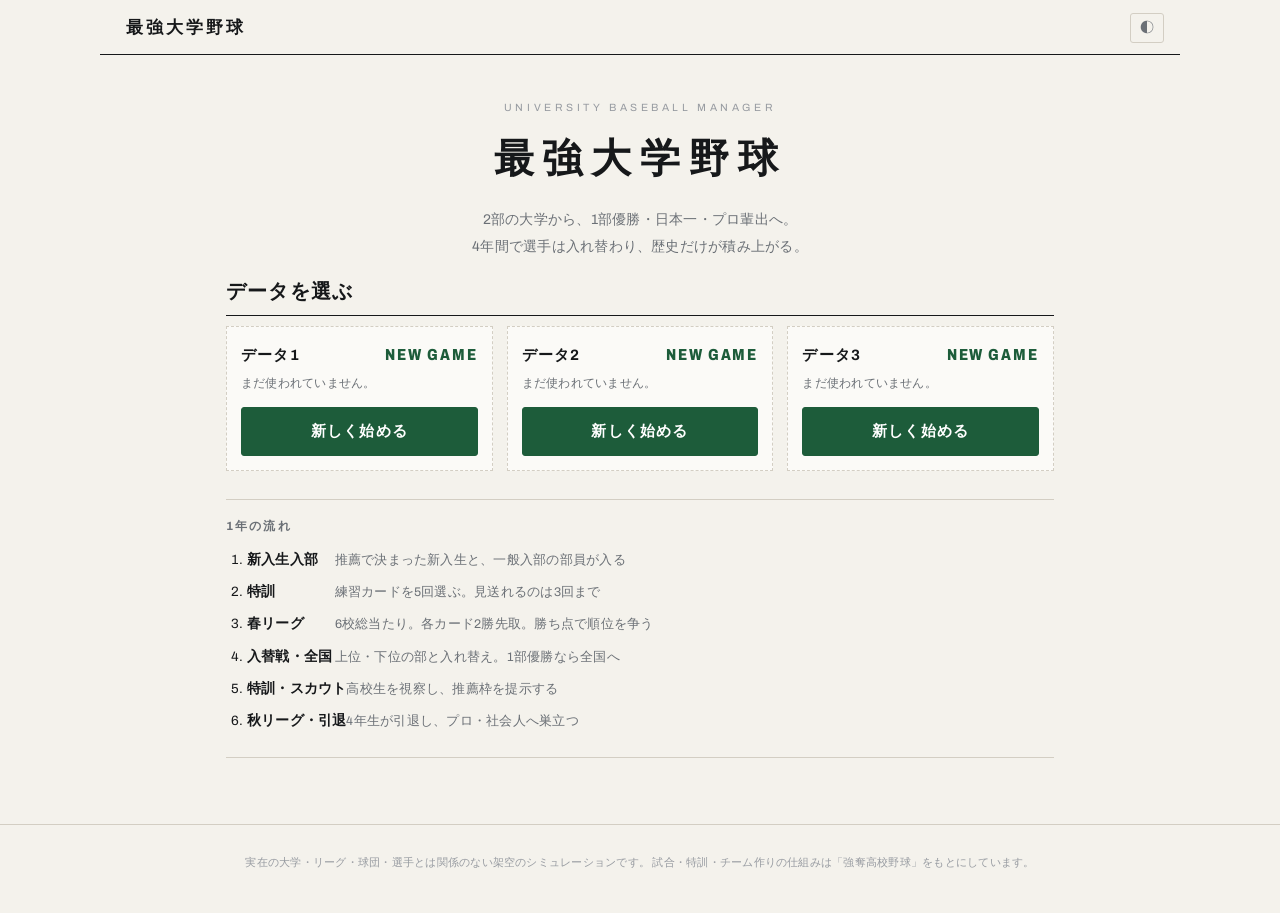
==== commit c83a614c: "タイトルを「最強大学野球」に変える Co-Authored-By: Claude Opus 5.5 <noreply@anthropic.com> Claude-Session: https://cl" ====
--- a/index.html
+++ b/index.html
@@ -3,7 +3,7 @@
 <head>
   <meta charset="UTF-8">
   <meta name="viewport" content="width=device-width, initial-scale=1.0, viewport-fit=cover">
-  <title>大学野球監督物語</title>
+  <title>最強大学野球</title>
   <meta name="description" content="架空の大学の野球部監督になり、2部から1部優勝・全国制覇・プロ輩出を目指す長期育成シミュレーション。">
   <script>
   (function () {
@@ -19,8 +19,20 @@
 </head>
 <body>
 
+<script>
+  /* 起動中に問題が起きたら、画面に理由を出す（どこで止まったか分かるように） */
+  window.addEventListener('error', function (e) {
+    try {
+      var box = document.getElementById('fatal') || document.createElement('div');
+      box.id = 'fatal';
+      box.style.cssText = 'margin:12px 16px;padding:10px 12px;border:2px solid #a23127;color:#a23127;background:#fff;font-size:13px;white-space:pre-wrap;';
+      box.textContent = '問題が起きて止まりました。この文をそのまま知らせてください：\n' + (e.message || '') + '\n' + (e.filename || '').split('/').pop() + ':' + (e.lineno || '');
+      if (!box.parentNode) document.body.insertBefore(box, document.body.firstChild);
+    } catch (x) {}
+  });
+</script>
 <header class="appbar">
-  <button type="button" class="appbar__title" id="btn-home">大学野球監督物語</button>
+  <button type="button" class="appbar__title" id="btn-home">最強大学野球</button>
   <button type="button" class="appbar__btn" id="btn-save" hidden>💾<span>セーブ</span></button>
   <button type="button" class="appbar__btn" id="btn-settings" hidden>⚙<span>設定</span></button>
   <button type="button" class="appbar__icon" id="theme-toggle" aria-label="配色を切り替える">◐</button>
@@ -47,11 +59,18 @@
     <div class="container">
       <header class="hero">
         <p class="hero__eyebrow">UNIVERSITY BASEBALL MANAGER</p>
-        <h1 class="hero__title">大学野球監督物語</h1>
+        <h1 class="hero__title">最強大学野球</h1>
         <p class="hero__lead">2部の大学から、1部優勝・日本一・プロ輩出へ。<br>4年間で選手は入れ替わり、歴史だけが積み上がる。</p>
       </header>
       <h2 class="section-title">データを選ぶ</h2>
-      <div id="slot-list" class="slots"></div>
+      <div id="slot-list" class="slots">
+        <!-- ゲームが動けば、ここはデータ1〜3の欄に置き換わる。置き換わらないときの案内 -->
+        <p class="bootnote" id="boot-note">読み込み中です……<br>
+          しばらくしてもデータ1〜3の欄が出ない場合、この画面ではゲームのプログラムが動いていません。
+          アプリのプレビュー画面（ファイルを開いたときの簡易表示）ではゲームは動かないので、
+          ファイルを<b>Safari・Chrome・Edge</b>などのブラウザで開き直してください。</p>
+      </div>
+      <noscript><p class="bootnote">この画面ではJavaScriptが無効になっているため遊べません。ブラウザでJavaScriptを有効にして開いてください。</p></noscript>
       <div class="rules">
         <h2 class="rules__heading">1年の流れ</h2>
         <ol class="flow">
@@ -133,7 +152,9 @@
       <div class="actions">
         <button type="button" class="btn btn--primary" id="btn-play">試合開始</button>
         <button type="button" class="btn" id="btn-pregame-lineup">オーダー編集</button>
-        <button type="button" class="btn" id="btn-auto">おまかせで試合（結果だけ見る）</button>
+        <button type="button" class="btn" id="btn-auto">この試合をおまかせ</button>
+        <button type="button" class="btn" id="btn-auto-card">このカードをおまかせ</button>
+        <button type="button" class="btn" id="btn-auto-league">リーグ戦の残りをおまかせ</button>
       </div>
     </div>
   </section>
@@ -170,18 +191,21 @@
   <!-- ============ 試合後の成長 ============ -->
   <section class="screen" id="screen-growth">
     <div class="container">
-      <h2 class="section-title">試合後の成長</h2>
+      <div class="titlebar">
+        <h2 class="section-title">試合後の成長</h2>
+        <button type="button" class="btn btn--primary titlebar__btn" id="btn-growth-next">試合結果へ</button>
+      </div>
       <div id="growth-body"></div>
-      <div class="actions">
-        <button type="button" class="btn btn--primary btn--wide" id="btn-growth-next">試合結果へ</button>
-      </div>
     </div>
   </section>
 
   <!-- ============ 試合結果 ============ -->
   <section class="screen" id="screen-result">
     <div class="container container--wide">
-      <h2 class="section-title" id="result-title"></h2>
+      <div class="titlebar">
+        <h2 class="section-title" id="result-title"></h2>
+        <button type="button" class="btn btn--primary titlebar__btn" id="btn-result-next-top">次へ</button>
+      </div>
       <div id="result-body"></div>
       <div class="actions">
         <button type="button" class="btn btn--primary btn--wide" id="btn-result-next">次へ</button>
@@ -219,6 +243,7 @@
 <script src="js/engine/growth.js"></script>
 <script src="js/engine/persona.js"></script>
 <script src="js/engine/universities.js"></script>
+<script src="js/engine/rivals.js"></script>
 <script src="js/engine/league.js"></script>
 <script src="js/engine/national.js"></script>
 <script src="js/engine/records.js"></script>
--- a/css/college.css
+++ b/css/college.css
@@ -109,7 +109,9 @@
 .choices { display: flex; flex-direction: column; gap: 8px; margin-top: 10px; }
 
 /* ---------- スカウト ---------- */
-.scoutbar { display: flex; flex-wrap: wrap; gap: 6px 18px; border: 1.5px solid var(--navy); padding: 8px 12px; margin: 8px 0; font-variant-numeric: tabular-nums; position: sticky; top: calc(env(safe-area-inset-top, 0px) + 64px); background: var(--bg); z-index: 5; }
+.scoutbar { display: flex; flex-wrap: wrap; gap: 6px 18px; border: 1.5px solid var(--navy); padding: 8px 12px; margin: 8px 0; font-variant-numeric: tabular-nums; position: sticky; top: calc(env(safe-area-inset-top, 0px) + var(--statusbar-h, 0px)); background: var(--bg); z-index: 20; box-shadow: 0 2px 0 var(--bg); }
+.scoutbar small { color: var(--ink-mute); }
+.scoutbar__sp { color: var(--gold); }
 .scoutlist { display: grid; grid-template-columns: repeat(auto-fill, minmax(320px, 1fr)); gap: 12px; }
 .scout { border: 1px solid var(--line); padding: 12px; background: var(--panel); display: flex; flex-direction: column; gap: 6px; min-width: 0; }
 .scout.is-offered { border: 2px solid var(--accent); }
@@ -203,11 +205,53 @@
 @media (max-width: 520px) {
   .statusbar .chip { font-size: 13px; }
   .scoutlist { grid-template-columns: 1fr; }
-  .scoutbar { position: static; }
+  .scoutbar { gap: 2px 12px; padding: 5px 10px; font-size: 13px; margin: 6px 0; }
+  .scoutbar__extra { display: none; }
   .slots { grid-template-columns: 1fr; }
 }
 [hidden] { display: none !important; }
+/* 強奪高校野球では最上級生（3年）を太字にしていた。大学では学年の数字はそろえる */
+.g3 { font-weight: inherit; }
 @media (max-width: 440px) {
   .appbar__title { font-size: 15px; letter-spacing: .08em; }
   .appbar__btn span { display: none; }
 }
+.unibtns { display: flex; flex-wrap: wrap; gap: 6px; margin: 6px 0 14px; }
+.unibtns small { color: var(--ink-mute); font-weight: 400; }
+.bootnote { grid-column: 1 / -1; border: 1.5px dashed var(--ng); padding: 12px 14px; font-size: 14px; line-height: 1.7; color: var(--ink); background: var(--panel); margin: 0; }
+.cardstat { margin: 0 0 8px; font-size: 15px; }
+.poresult__title { font-size: 34px; }
+.scout__hs { margin: 0; font-size: 13px; }
+.scoutpick { border: 1.5px solid var(--accent); background: var(--panel); padding: 10px 12px; margin: 10px 0 14px; }
+.scoutpick .sub { margin-top: 0; }
+.scoutpick__list { list-style: none; margin: 0; padding: 0; display: flex; flex-direction: column; gap: 6px; }
+.scoutpick__i { display: flex; flex-wrap: wrap; gap: 4px 10px; align-items: center; border-bottom: 1px solid var(--line-soft); padding: 6px 0; font-size: 13px; }
+.scoutpick__i.is-special { background: var(--navy-soft); }
+.scoutpick__nm { min-width: 12em; }
+.scoutpick__ab { color: var(--ink-mute); flex: 1 1 260px; min-width: 0; }
+.scoutpick__feel { color: var(--navy); font-weight: 700; }
+.scoutpick__btns { display: flex; gap: 6px; flex-wrap: wrap; }
+/* 投手の残りスタミナのバー */
+.stbar { display: inline-flex; align-items: center; gap: 6px; white-space: nowrap; vertical-align: middle; }
+.stbar__track { display: inline-block; width: 64px; height: 7px; background: var(--line-soft); border: 1px solid var(--line); position: relative; }
+.stbar__track b { position: absolute; left: 0; top: 0; bottom: 0; background: var(--accent); }
+.stbar--mid .stbar__track b { background: var(--r-d); }
+.stbar--low .stbar__track b { background: var(--ng); }
+.stbar__word { font-size: 12px; color: var(--ink-mute); }
+.stbar--low .stbar__word { color: var(--ng); font-weight: 700; }
+.spchange { margin-left: 8px; }
+/* 打撃成績＋打席結果の表。選手名は横にスクロールしても左に残す */
+.batpa { border-collapse: separate; border-spacing: 0; }
+.batpa th, .batpa td { white-space: nowrap; }
+.batpa .sticky { position: sticky; left: 0; background: var(--bg); z-index: 1; box-shadow: 1px 0 0 var(--line); }
+.batpa .inn--first { border-left: 2px solid var(--line); }
+.seasonlines tr.is-none td { color: var(--ink-faint); }
+.seasonlines small { color: var(--ink-mute); margin-left: 2px; }
+.tbllabel { margin: 8px 0 2px; font-size: 13px; font-weight: 700; color: var(--ink-mute); }
+/* 見出しの右端にボタンを置く（下までスクロールしなくても進めるように） */
+.titlebar { display: flex; align-items: flex-end; justify-content: space-between; gap: 12px; flex-wrap: wrap; }
+.titlebar .section-title { flex: 1 1 auto; min-width: 0; }
+.titlebar__btn { flex: none; margin-bottom: 10px; }
+.uni-group { grid-column: 1 / -1; margin-top: 10px; }
+.good { color: var(--accent); }
+.bad { color: var(--ng); }
